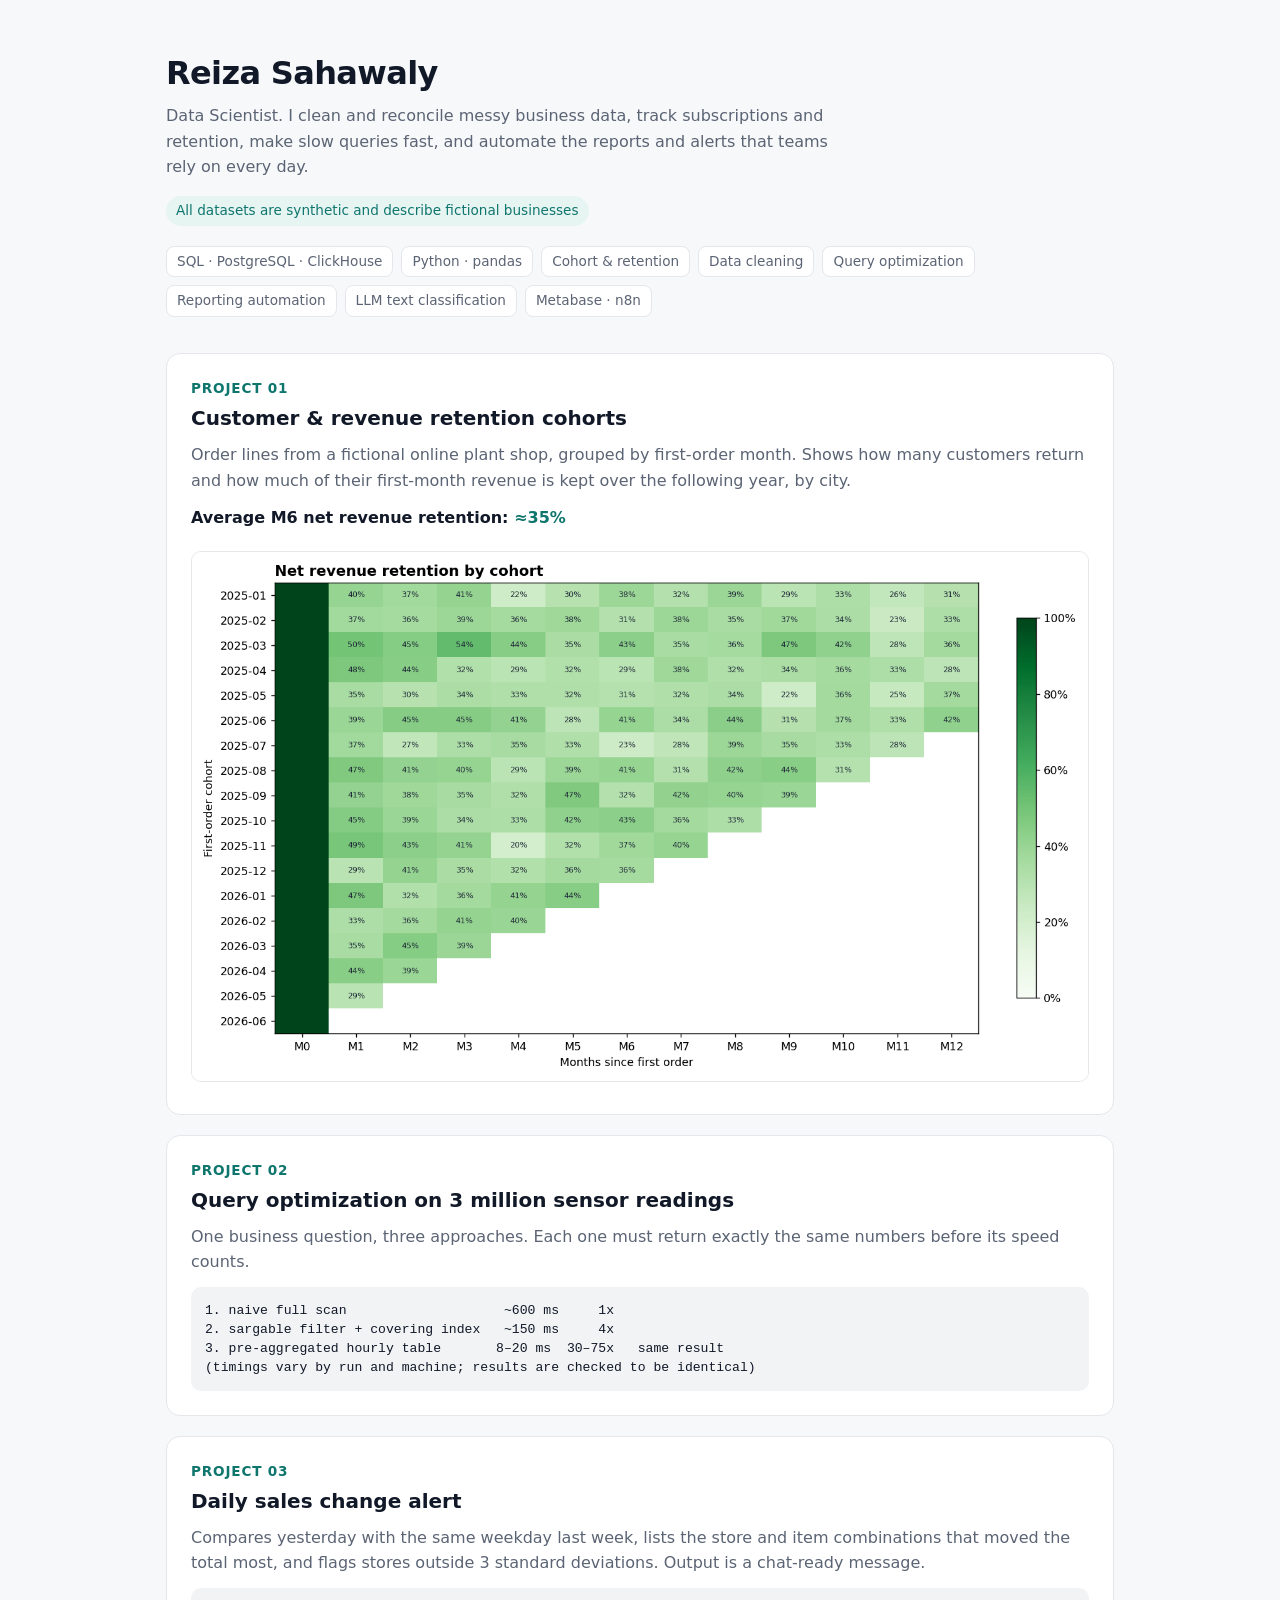
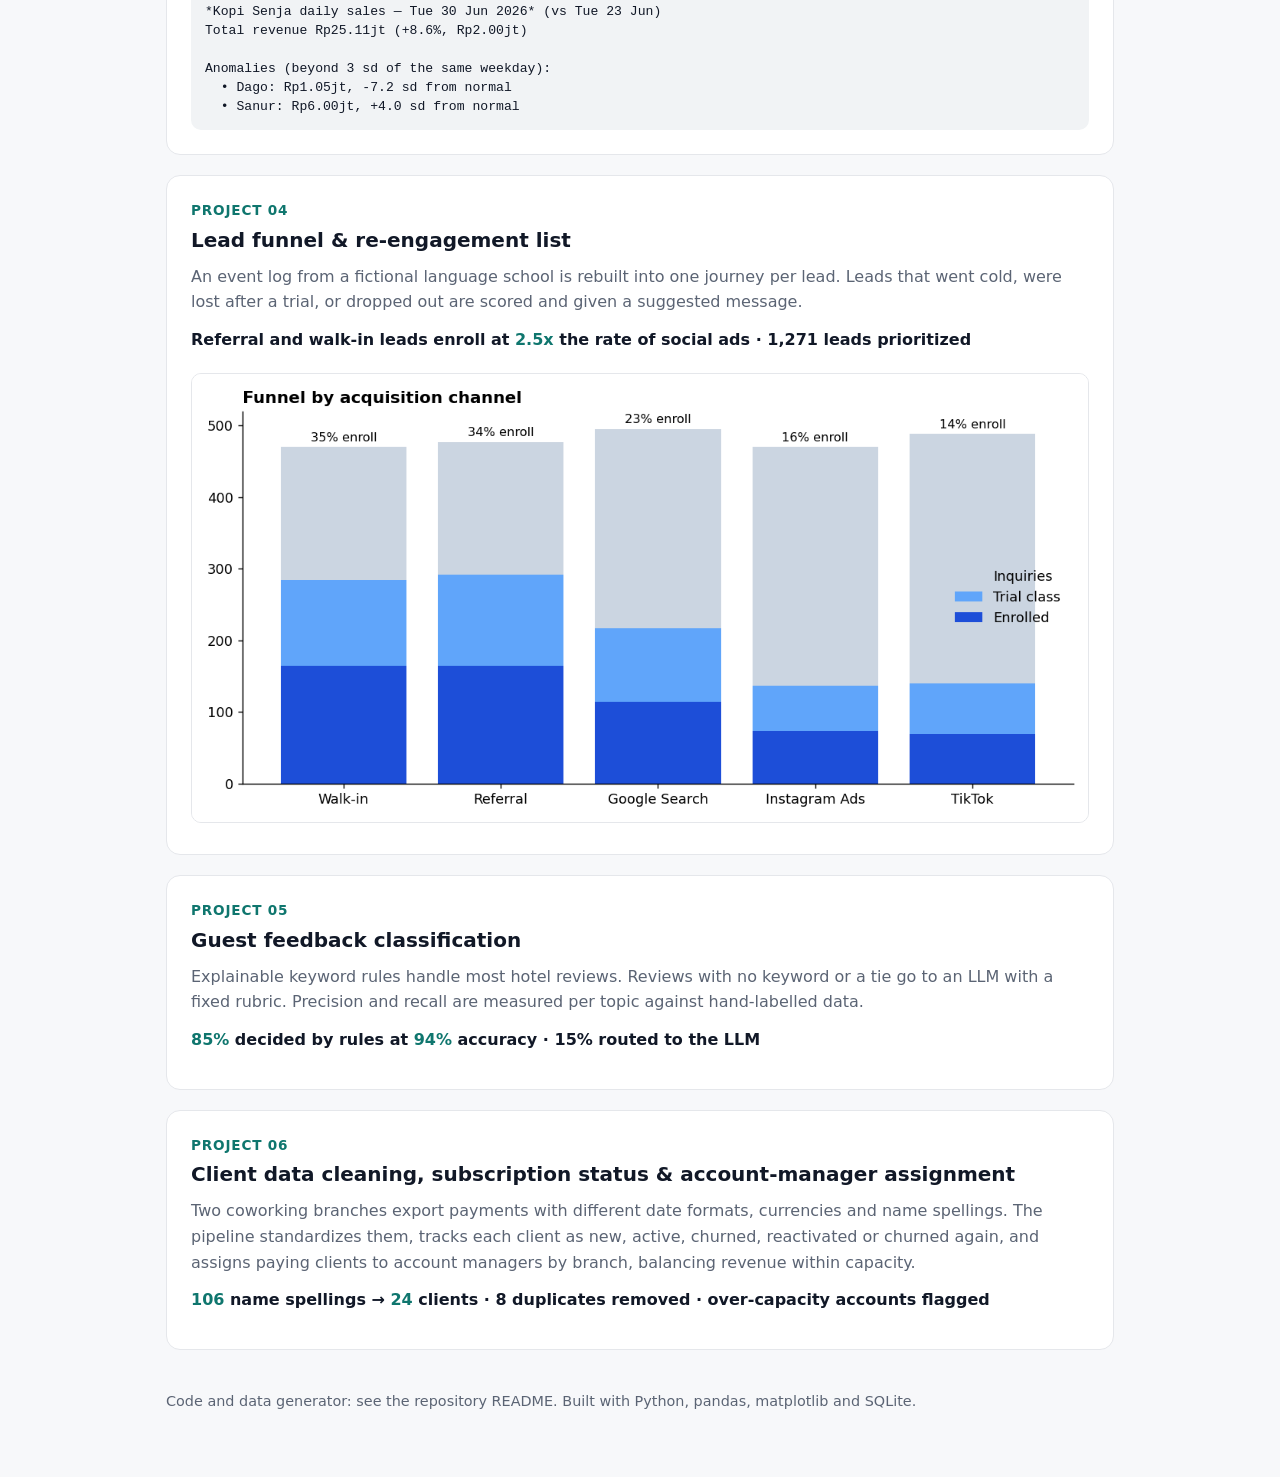
==== docs/index.html @ 997d9c92 "Add data portfolio: six projects on synthetic data Retention cohorts, query optimization, daily chan" ====
<!doctype html>
<html lang="en">
<head>
<meta charset="utf-8">
<meta name="viewport" content="width=device-width, initial-scale=1">
<title>Reiza Sahawaly — Data Portfolio</title>
<style>
  :root {
    --bg: #f7f8fa; --surface: #ffffff; --text: #111827; --muted: #5b6474;
    --border: #e5e7eb; --accent: #0f766e; --accent-soft: #e6f4f2; --code: #f1f3f5;
  }
  @media (prefers-color-scheme: dark) {
    :root { --bg: #0f1115; --surface: #171a21; --text: #e8eaee; --muted: #9aa3b2;
            --border: #262b35; --accent: #2dd4bf; --accent-soft: #11302d; --code: #1e222b; }
  }
  * { box-sizing: border-box; }
  body { margin: 0; background: var(--bg); color: var(--text);
         font: 16px/1.6 system-ui, -apple-system, "Segoe UI", Roboto, sans-serif; }
  main { max-width: 980px; margin: 0 auto; padding: 48px 16px 64px; }
  header h1 { font-size: 2rem; margin: 0 0 4px; letter-spacing: -0.02em; }
  header p { color: var(--muted); margin: 0 0 8px; max-width: 680px; }
  .note { display: inline-block; font-size: .85rem; background: var(--accent-soft); color: var(--accent);
          padding: 4px 10px; border-radius: 999px; margin-top: 8px; }
  .skills { display: flex; flex-wrap: wrap; gap: 8px; margin: 20px 0 36px; padding: 0; list-style: none; }
  .skills li { border: 1px solid var(--border); background: var(--surface); border-radius: 8px;
               padding: 4px 10px; font-size: .85rem; color: var(--muted); }
  .grid { display: grid; gap: 20px; }
  article { background: var(--surface); border: 1px solid var(--border); border-radius: 14px; padding: 24px; }
  article .num { color: var(--accent); font-weight: 700; font-size: .85rem; letter-spacing: .06em; }
  article h2 { margin: 2px 0 8px; font-size: 1.25rem; }
  article p { margin: 0 0 12px; color: var(--muted); }
  .result { font-weight: 600; color: var(--text); }
  .result b { color: var(--accent); }
  img { width: 100%; height: auto; border-radius: 10px; border: 1px solid var(--border); background: #fff; margin-top: 8px; }
  pre { background: var(--code); border-radius: 10px; padding: 14px; overflow-x: auto; font-size: .82rem; line-height: 1.45; margin: 8px 0 0; }
  a { color: var(--accent); }
  footer { margin-top: 40px; color: var(--muted); font-size: .9rem; }
</style>
</head>
<body>
<main>
  <header>
    <h1>Reiza Sahawaly</h1>
    <p>Data Scientist. I clean and reconcile messy business data, track subscriptions and retention,
       make slow queries fast, and automate the reports and alerts that teams rely on every day.</p>
    <span class="note">All datasets are synthetic and describe fictional businesses</span>
  </header>

  <ul class="skills">
    <li>SQL · PostgreSQL · ClickHouse</li><li>Python · pandas</li><li>Cohort &amp; retention</li>
    <li>Data cleaning</li><li>Query optimization</li><li>Reporting automation</li><li>LLM text classification</li><li>Metabase · n8n</li>
  </ul>

  <section class="grid">
    <article>
      <div class="num">PROJECT 01</div>
      <h2>Customer &amp; revenue retention cohorts</h2>
      <p>Order lines from a fictional online plant shop, grouped by first-order month. Shows how many customers
         return and how much of their first-month revenue is kept over the following year, by city.</p>
      <p class="result">Average M6 net revenue retention: <b>≈35%</b></p>
      <img src="img/revenue_retention.png" alt="Heatmap of net revenue retention by monthly cohort">
    </article>

    <article>
      <div class="num">PROJECT 02</div>
      <h2>Query optimization on 3 million sensor readings</h2>
      <p>One business question, three approaches. Each one must return exactly the same numbers before its speed counts.</p>
      <pre>1. naive full scan                    ~600 ms     1x
2. sargable filter + covering index   ~150 ms     4x
3. pre-aggregated hourly table       8–20 ms  30–75x   same result
(timings vary by run and machine; results are checked to be identical)</pre>
    </article>

    <article>
      <div class="num">PROJECT 03</div>
      <h2>Daily sales change alert</h2>
      <p>Compares yesterday with the same weekday last week, lists the store and item combinations that moved
         the total most, and flags stores outside 3 standard deviations. Output is a chat-ready message.</p>
      <pre>*Kopi Senja daily sales — Tue 30 Jun 2026* (vs Tue 23 Jun)
Total revenue Rp25.11jt (+8.6%, Rp2.00jt)

Anomalies (beyond 3 sd of the same weekday):
  • Dago: Rp1.05jt, -7.2 sd from normal
  • Sanur: Rp6.00jt, +4.0 sd from normal</pre>
    </article>

    <article>
      <div class="num">PROJECT 04</div>
      <h2>Lead funnel &amp; re-engagement list</h2>
      <p>An event log from a fictional language school is rebuilt into one journey per lead. Leads that went
         cold, were lost after a trial, or dropped out are scored and given a suggested message.</p>
      <p class="result">Referral and walk-in leads enroll at <b>2.5x</b> the rate of social ads · 1,271 leads prioritized</p>
      <img src="img/funnel_by_channel.png" alt="Bar chart of inquiries, trials and enrollments per channel">
    </article>

    <article>
      <div class="num">PROJECT 05</div>
      <h2>Guest feedback classification</h2>
      <p>Explainable keyword rules handle most hotel reviews. Reviews with no keyword or a tie go to an LLM with a
         fixed rubric. Precision and recall are measured per topic against hand-labelled data.</p>
      <p class="result"><b>85%</b> decided by rules at <b>94%</b> accuracy · 15% routed to the LLM</p>
    </article>

    <article>
      <div class="num">PROJECT 06</div>
      <h2>Client data cleaning, subscription status &amp; account-manager assignment</h2>
      <p>Two coworking branches export payments with different date formats, currencies and name spellings.
         The pipeline standardizes them, tracks each client as new, active, churned, reactivated or churned again,
         and assigns paying clients to account managers by branch, balancing revenue within capacity.</p>
      <p class="result"><b>106</b> name spellings → <b>24</b> clients · 8 duplicates removed · over-capacity accounts flagged</p>
    </article>
  </section>

  <footer>Code and data generator: see the repository README. Built with Python, pandas, matplotlib and SQLite.</footer>
</main>
</body>
</html>
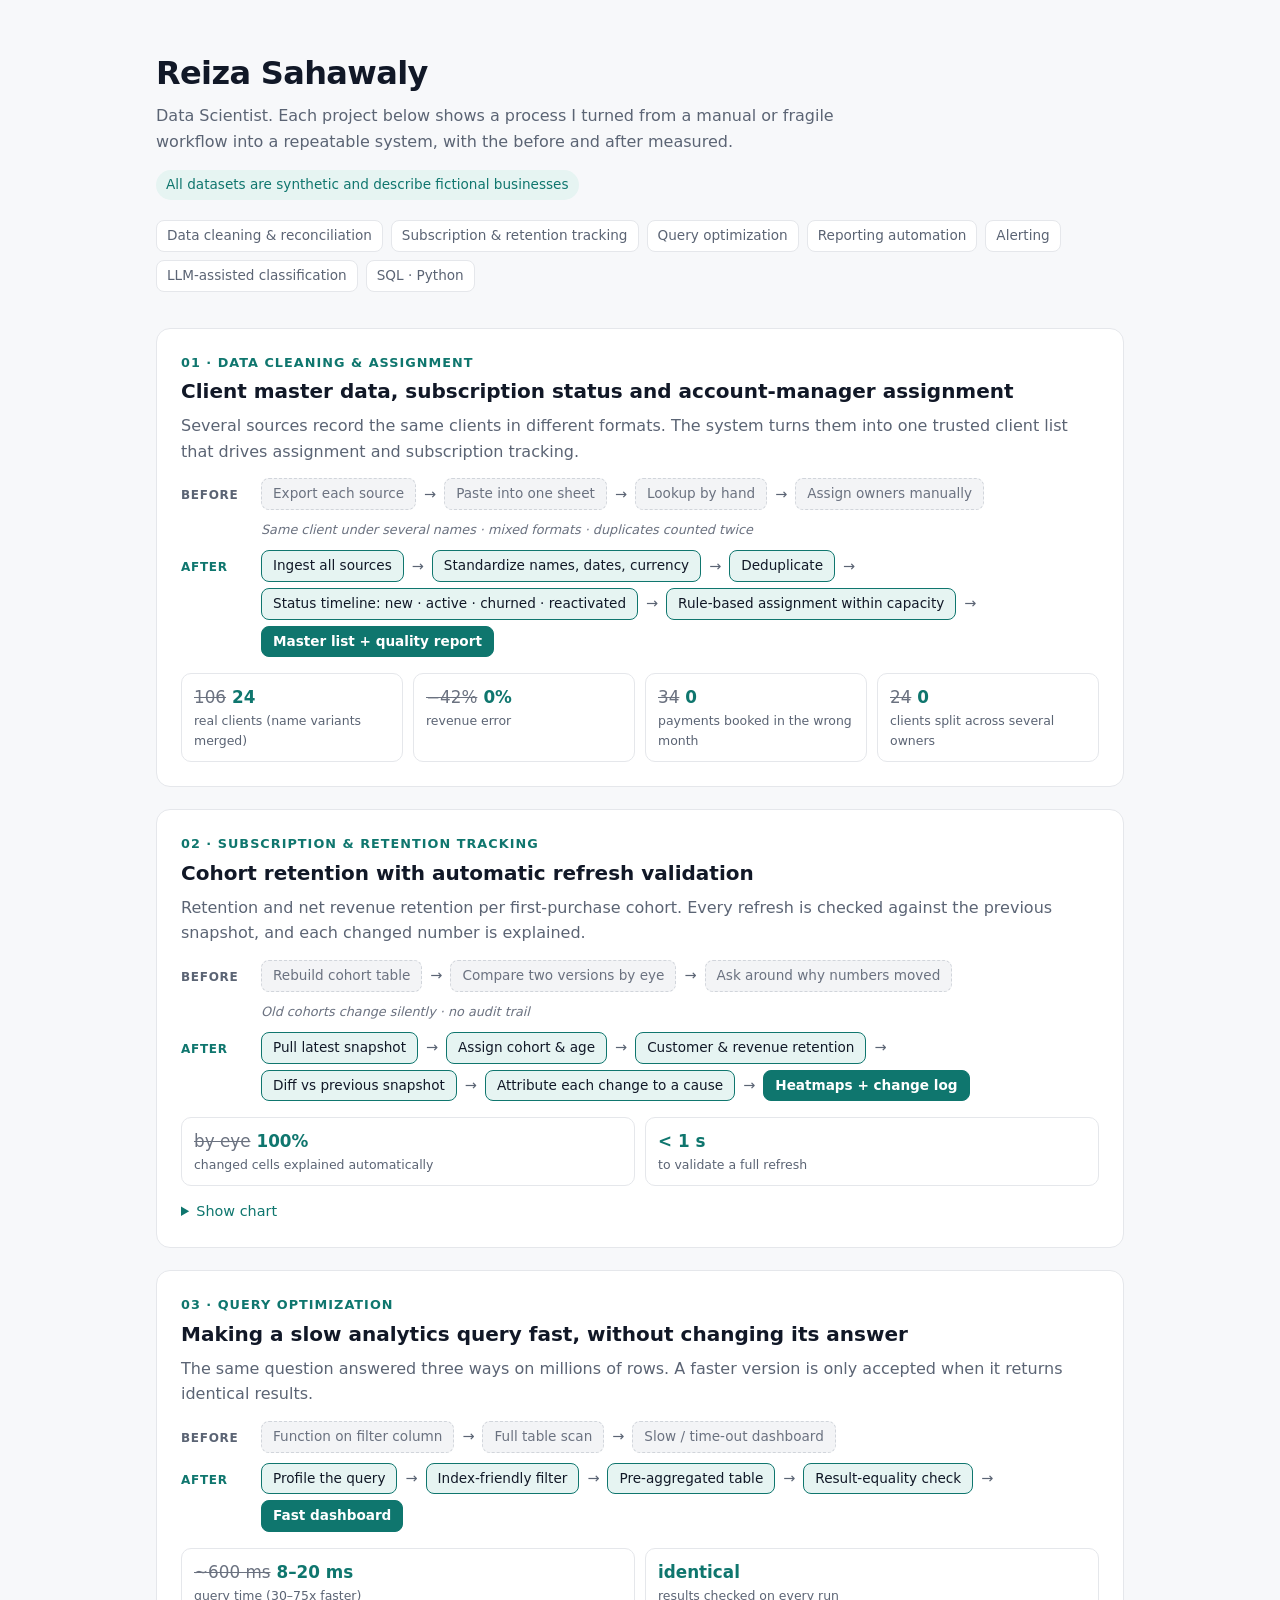
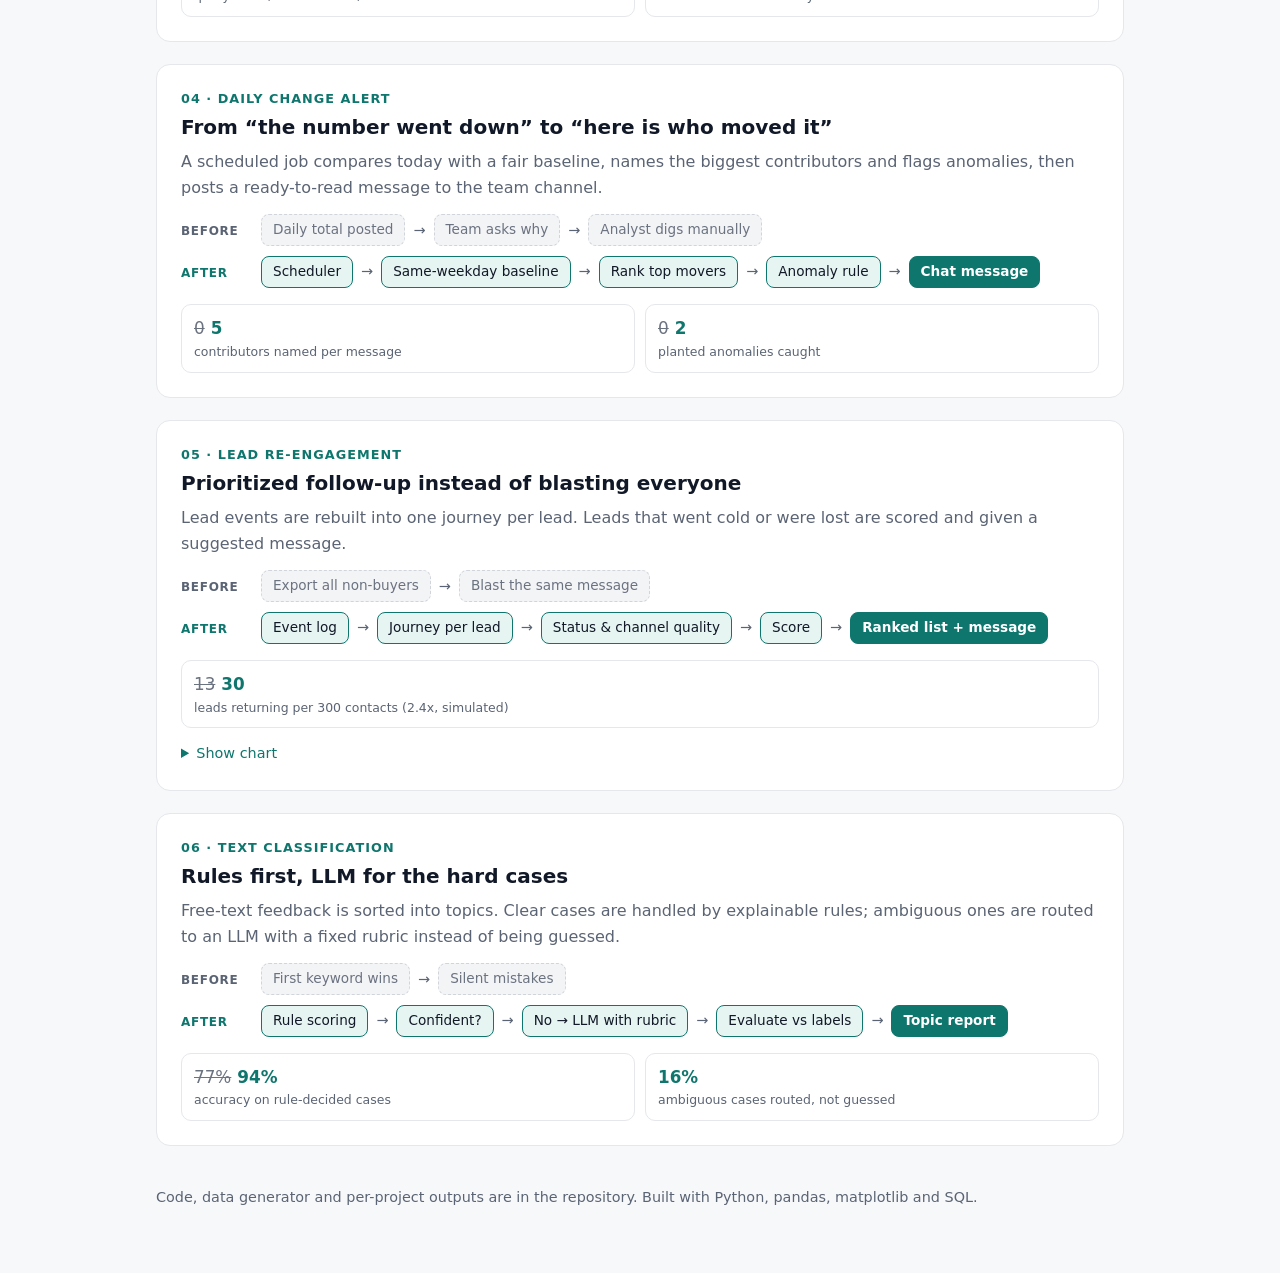
==== commit c748b890: "Show measured before/after and system flows for every project Each project now runs the old approach" ====
--- a/docs/index.html
+++ b/docs/index.html
@@ -8,110 +8,184 @@
   :root {
     --bg: #f7f8fa; --surface: #ffffff; --text: #111827; --muted: #5b6474;
     --border: #e5e7eb; --accent: #0f766e; --accent-soft: #e6f4f2; --code: #f1f3f5;
+    --old: #f3f4f6; --old-text: #6b7280; --old-border: #d1d5db;
   }
   @media (prefers-color-scheme: dark) {
     :root { --bg: #0f1115; --surface: #171a21; --text: #e8eaee; --muted: #9aa3b2;
-            --border: #262b35; --accent: #2dd4bf; --accent-soft: #11302d; --code: #1e222b; }
+            --border: #262b35; --accent: #2dd4bf; --accent-soft: #11302d; --code: #1e222b;
+            --old: #1e222b; --old-text: #8b93a1; --old-border: #323846; }
   }
   * { box-sizing: border-box; }
   body { margin: 0; background: var(--bg); color: var(--text);
          font: 16px/1.6 system-ui, -apple-system, "Segoe UI", Roboto, sans-serif; }
-  main { max-width: 980px; margin: 0 auto; padding: 48px 16px 64px; }
+  main { max-width: 1000px; margin: 0 auto; padding: 48px 16px 64px; }
   header h1 { font-size: 2rem; margin: 0 0 4px; letter-spacing: -0.02em; }
-  header p { color: var(--muted); margin: 0 0 8px; max-width: 680px; }
+  header p { color: var(--muted); margin: 0 0 8px; max-width: 700px; }
   .note { display: inline-block; font-size: .85rem; background: var(--accent-soft); color: var(--accent);
           padding: 4px 10px; border-radius: 999px; margin-top: 8px; }
   .skills { display: flex; flex-wrap: wrap; gap: 8px; margin: 20px 0 36px; padding: 0; list-style: none; }
   .skills li { border: 1px solid var(--border); background: var(--surface); border-radius: 8px;
                padding: 4px 10px; font-size: .85rem; color: var(--muted); }
-  .grid { display: grid; gap: 20px; }
+  .grid { display: grid; gap: 22px; }
   article { background: var(--surface); border: 1px solid var(--border); border-radius: 14px; padding: 24px; }
-  article .num { color: var(--accent); font-weight: 700; font-size: .85rem; letter-spacing: .06em; }
-  article h2 { margin: 2px 0 8px; font-size: 1.25rem; }
-  article p { margin: 0 0 12px; color: var(--muted); }
-  .result { font-weight: 600; color: var(--text); }
-  .result b { color: var(--accent); }
-  img { width: 100%; height: auto; border-radius: 10px; border: 1px solid var(--border); background: #fff; margin-top: 8px; }
-  pre { background: var(--code); border-radius: 10px; padding: 14px; overflow-x: auto; font-size: .82rem; line-height: 1.45; margin: 8px 0 0; }
-  a { color: var(--accent); }
+  article .num { color: var(--accent); font-weight: 700; font-size: .8rem; letter-spacing: .08em; }
+  article h2 { margin: 2px 0 6px; font-size: 1.25rem; }
+  article > p { margin: 0 0 14px; color: var(--muted); }
+
+  /* before / after flow */
+  .flow-row { display: grid; grid-template-columns: 70px 1fr; gap: 10px; align-items: start; margin: 10px 0; }
+  .flow-label { font-size: .75rem; font-weight: 700; letter-spacing: .06em; padding-top: 8px; color: var(--muted); }
+  .flow-label.new { color: var(--accent); }
+  .flow { display: flex; flex-wrap: wrap; gap: 6px 0; align-items: center; margin: 0; padding: 0; list-style: none; }
+  .flow li { display: flex; align-items: center; }
+  .flow li:not(:last-child)::after { content: "→"; margin: 0 8px; color: var(--muted); font-size: .9rem; }
+  .box { padding: 6px 11px; border-radius: 8px; font-size: .85rem; line-height: 1.3; }
+  .old .box { background: var(--old); color: var(--old-text); border: 1px dashed var(--old-border); }
+  .new .box { background: var(--accent-soft); color: var(--text); border: 1px solid var(--accent); }
+  .new .box.out { background: var(--accent); color: var(--surface); font-weight: 600; }
+  .pain { font-size: .8rem; color: var(--old-text); margin: 2px 0 0 80px; font-style: italic; }
+
+  /* impact numbers */
+  .impact { display: grid; grid-template-columns: repeat(auto-fit, minmax(180px, 1fr)); gap: 10px; margin-top: 16px; }
+  .metric { border: 1px solid var(--border); border-radius: 10px; padding: 10px 12px; }
+  .metric .v { font-size: 1.05rem; font-weight: 700; }
+  .metric .v s { color: var(--old-text); font-weight: 400; margin-right: 6px; }
+  .metric .v b { color: var(--accent); }
+  .metric .k { font-size: .78rem; color: var(--muted); }
+  details { margin-top: 14px; }
+  summary { cursor: pointer; color: var(--accent); font-size: .9rem; }
+  img { width: 100%; height: auto; border-radius: 10px; border: 1px solid var(--border); background: #fff; margin-top: 10px; }
   footer { margin-top: 40px; color: var(--muted); font-size: .9rem; }
+  @media (max-width: 560px) {
+    .flow-row { grid-template-columns: 1fr; gap: 4px; }
+    .flow-label { padding-top: 0; }
+    .pain { margin-left: 0; }
+  }
 </style>
 </head>
 <body>
 <main>
   <header>
     <h1>Reiza Sahawaly</h1>
-    <p>Data Scientist. I clean and reconcile messy business data, track subscriptions and retention,
-       make slow queries fast, and automate the reports and alerts that teams rely on every day.</p>
+    <p>Data Scientist. Each project below shows a process I turned from a manual or fragile workflow into a
+       repeatable system, with the before and after measured.</p>
     <span class="note">All datasets are synthetic and describe fictional businesses</span>
   </header>
 
   <ul class="skills">
-    <li>SQL · PostgreSQL · ClickHouse</li><li>Python · pandas</li><li>Cohort &amp; retention</li>
-    <li>Data cleaning</li><li>Query optimization</li><li>Reporting automation</li><li>LLM text classification</li><li>Metabase · n8n</li>
+    <li>Data cleaning &amp; reconciliation</li><li>Subscription &amp; retention tracking</li><li>Query optimization</li>
+    <li>Reporting automation</li><li>Alerting</li><li>LLM-assisted classification</li><li>SQL · Python</li>
   </ul>
 
   <section class="grid">
+
     <article>
-      <div class="num">PROJECT 01</div>
-      <h2>Customer &amp; revenue retention cohorts</h2>
-      <p>Order lines from a fictional online plant shop, grouped by first-order month. Shows how many customers
-         return and how much of their first-month revenue is kept over the following year, by city.</p>
-      <p class="result">Average M6 net revenue retention: <b>≈35%</b></p>
-      <img src="img/revenue_retention.png" alt="Heatmap of net revenue retention by monthly cohort">
+      <div class="num">01 · DATA CLEANING &amp; ASSIGNMENT</div>
+      <h2>Client master data, subscription status and account-manager assignment</h2>
+      <p>Several sources record the same clients in different formats. The system turns them into one trusted
+         client list that drives assignment and subscription tracking.</p>
+      <div class="flow-row"><div class="flow-label">BEFORE</div>
+        <ul class="flow old"><li><span class="box">Export each source</span></li><li><span class="box">Paste into one sheet</span></li>
+          <li><span class="box">Lookup by hand</span></li><li><span class="box">Assign owners manually</span></li></ul></div>
+      <p class="pain">Same client under several names · mixed formats · duplicates counted twice</p>
+      <div class="flow-row"><div class="flow-label new">AFTER</div>
+        <ul class="flow new"><li><span class="box">Ingest all sources</span></li><li><span class="box">Standardize names, dates, currency</span></li>
+          <li><span class="box">Deduplicate</span></li><li><span class="box">Status timeline: new · active · churned · reactivated</span></li>
+          <li><span class="box">Rule-based assignment within capacity</span></li><li><span class="box out">Master list + quality report</span></li></ul></div>
+      <div class="impact">
+        <div class="metric"><div class="v"><s>106</s><b>24</b></div><div class="k">real clients (name variants merged)</div></div>
+        <div class="metric"><div class="v"><s>−42%</s><b>0%</b></div><div class="k">revenue error</div></div>
+        <div class="metric"><div class="v"><s>34</s><b>0</b></div><div class="k">payments booked in the wrong month</div></div>
+        <div class="metric"><div class="v"><s>24</s><b>0</b></div><div class="k">clients split across several owners</div></div>
+      </div>
     </article>
 
     <article>
-      <div class="num">PROJECT 02</div>
-      <h2>Query optimization on 3 million sensor readings</h2>
-      <p>One business question, three approaches. Each one must return exactly the same numbers before its speed counts.</p>
-      <pre>1. naive full scan                    ~600 ms     1x
-2. sargable filter + covering index   ~150 ms     4x
-3. pre-aggregated hourly table       8–20 ms  30–75x   same result
-(timings vary by run and machine; results are checked to be identical)</pre>
+      <div class="num">02 · SUBSCRIPTION &amp; RETENTION TRACKING</div>
+      <h2>Cohort retention with automatic refresh validation</h2>
+      <p>Retention and net revenue retention per first-purchase cohort. Every refresh is checked against the previous
+         snapshot, and each changed number is explained.</p>
+      <div class="flow-row"><div class="flow-label">BEFORE</div>
+        <ul class="flow old"><li><span class="box">Rebuild cohort table</span></li><li><span class="box">Compare two versions by eye</span></li>
+          <li><span class="box">Ask around why numbers moved</span></li></ul></div>
+      <p class="pain">Old cohorts change silently · no audit trail</p>
+      <div class="flow-row"><div class="flow-label new">AFTER</div>
+        <ul class="flow new"><li><span class="box">Pull latest snapshot</span></li><li><span class="box">Assign cohort &amp; age</span></li>
+          <li><span class="box">Customer &amp; revenue retention</span></li><li><span class="box">Diff vs previous snapshot</span></li>
+          <li><span class="box">Attribute each change to a cause</span></li><li><span class="box out">Heatmaps + change log</span></li></ul></div>
+      <div class="impact">
+        <div class="metric"><div class="v"><s>by eye</s><b>100%</b></div><div class="k">changed cells explained automatically</div></div>
+        <div class="metric"><div class="v"><b>&lt; 1 s</b></div><div class="k">to validate a full refresh</div></div>
+      </div>
+      <details><summary>Show chart</summary><img src="img/revenue_retention.png" alt="Net revenue retention heatmap by monthly cohort"></details>
     </article>
 
     <article>
-      <div class="num">PROJECT 03</div>
-      <h2>Daily sales change alert</h2>
-      <p>Compares yesterday with the same weekday last week, lists the store and item combinations that moved
-         the total most, and flags stores outside 3 standard deviations. Output is a chat-ready message.</p>
-      <pre>*Kopi Senja daily sales — Tue 30 Jun 2026* (vs Tue 23 Jun)
-Total revenue Rp25.11jt (+8.6%, Rp2.00jt)
-
-Anomalies (beyond 3 sd of the same weekday):
-  • Dago: Rp1.05jt, -7.2 sd from normal
-  • Sanur: Rp6.00jt, +4.0 sd from normal</pre>
+      <div class="num">03 · QUERY OPTIMIZATION</div>
+      <h2>Making a slow analytics query fast, without changing its answer</h2>
+      <p>The same question answered three ways on millions of rows. A faster version is only accepted when it returns identical results.</p>
+      <div class="flow-row"><div class="flow-label">BEFORE</div>
+        <ul class="flow old"><li><span class="box">Function on filter column</span></li><li><span class="box">Full table scan</span></li>
+          <li><span class="box">Slow / time-out dashboard</span></li></ul></div>
+      <div class="flow-row"><div class="flow-label new">AFTER</div>
+        <ul class="flow new"><li><span class="box">Profile the query</span></li><li><span class="box">Index-friendly filter</span></li>
+          <li><span class="box">Pre-aggregated table</span></li><li><span class="box">Result-equality check</span></li><li><span class="box out">Fast dashboard</span></li></ul></div>
+      <div class="impact">
+        <div class="metric"><div class="v"><s>~600 ms</s><b>8–20 ms</b></div><div class="k">query time (30–75x faster)</div></div>
+        <div class="metric"><div class="v"><b>identical</b></div><div class="k">results checked on every run</div></div>
+      </div>
     </article>
 
     <article>
-      <div class="num">PROJECT 04</div>
-      <h2>Lead funnel &amp; re-engagement list</h2>
-      <p>An event log from a fictional language school is rebuilt into one journey per lead. Leads that went
-         cold, were lost after a trial, or dropped out are scored and given a suggested message.</p>
-      <p class="result">Referral and walk-in leads enroll at <b>2.5x</b> the rate of social ads · 1,271 leads prioritized</p>
-      <img src="img/funnel_by_channel.png" alt="Bar chart of inquiries, trials and enrollments per channel">
+      <div class="num">04 · DAILY CHANGE ALERT</div>
+      <h2>From “the number went down” to “here is who moved it”</h2>
+      <p>A scheduled job compares today with a fair baseline, names the biggest contributors and flags anomalies,
+         then posts a ready-to-read message to the team channel.</p>
+      <div class="flow-row"><div class="flow-label">BEFORE</div>
+        <ul class="flow old"><li><span class="box">Daily total posted</span></li><li><span class="box">Team asks why</span></li>
+          <li><span class="box">Analyst digs manually</span></li></ul></div>
+      <div class="flow-row"><div class="flow-label new">AFTER</div>
+        <ul class="flow new"><li><span class="box">Scheduler</span></li><li><span class="box">Same-weekday baseline</span></li>
+          <li><span class="box">Rank top movers</span></li><li><span class="box">Anomaly rule</span></li><li><span class="box out">Chat message</span></li></ul></div>
+      <div class="impact">
+        <div class="metric"><div class="v"><s>0</s><b>5</b></div><div class="k">contributors named per message</div></div>
+        <div class="metric"><div class="v"><s>0</s><b>2</b></div><div class="k">planted anomalies caught</div></div>
+      </div>
     </article>
 
     <article>
-      <div class="num">PROJECT 05</div>
-      <h2>Guest feedback classification</h2>
-      <p>Explainable keyword rules handle most hotel reviews. Reviews with no keyword or a tie go to an LLM with a
-         fixed rubric. Precision and recall are measured per topic against hand-labelled data.</p>
-      <p class="result"><b>85%</b> decided by rules at <b>94%</b> accuracy · 15% routed to the LLM</p>
+      <div class="num">05 · LEAD RE-ENGAGEMENT</div>
+      <h2>Prioritized follow-up instead of blasting everyone</h2>
+      <p>Lead events are rebuilt into one journey per lead. Leads that went cold or were lost are scored and given a suggested message.</p>
+      <div class="flow-row"><div class="flow-label">BEFORE</div>
+        <ul class="flow old"><li><span class="box">Export all non-buyers</span></li><li><span class="box">Blast the same message</span></li></ul></div>
+      <div class="flow-row"><div class="flow-label new">AFTER</div>
+        <ul class="flow new"><li><span class="box">Event log</span></li><li><span class="box">Journey per lead</span></li>
+          <li><span class="box">Status &amp; channel quality</span></li><li><span class="box">Score</span></li><li><span class="box out">Ranked list + message</span></li></ul></div>
+      <div class="impact">
+        <div class="metric"><div class="v"><s>13</s><b>30</b></div><div class="k">leads returning per 300 contacts (2.4x, simulated)</div></div>
+      </div>
+      <details><summary>Show chart</summary><img src="img/funnel_by_channel.png" alt="Funnel by acquisition channel"></details>
     </article>
 
     <article>
-      <div class="num">PROJECT 06</div>
-      <h2>Client data cleaning, subscription status &amp; account-manager assignment</h2>
-      <p>Two coworking branches export payments with different date formats, currencies and name spellings.
-         The pipeline standardizes them, tracks each client as new, active, churned, reactivated or churned again,
-         and assigns paying clients to account managers by branch, balancing revenue within capacity.</p>
-      <p class="result"><b>106</b> name spellings → <b>24</b> clients · 8 duplicates removed · over-capacity accounts flagged</p>
+      <div class="num">06 · TEXT CLASSIFICATION</div>
+      <h2>Rules first, LLM for the hard cases</h2>
+      <p>Free-text feedback is sorted into topics. Clear cases are handled by explainable rules; ambiguous ones are
+         routed to an LLM with a fixed rubric instead of being guessed.</p>
+      <div class="flow-row"><div class="flow-label">BEFORE</div>
+        <ul class="flow old"><li><span class="box">First keyword wins</span></li><li><span class="box">Silent mistakes</span></li></ul></div>
+      <div class="flow-row"><div class="flow-label new">AFTER</div>
+        <ul class="flow new"><li><span class="box">Rule scoring</span></li><li><span class="box">Confident?</span></li>
+          <li><span class="box">No → LLM with rubric</span></li><li><span class="box">Evaluate vs labels</span></li><li><span class="box out">Topic report</span></li></ul></div>
+      <div class="impact">
+        <div class="metric"><div class="v"><s>77%</s><b>94%</b></div><div class="k">accuracy on rule-decided cases</div></div>
+        <div class="metric"><div class="v"><b>16%</b></div><div class="k">ambiguous cases routed, not guessed</div></div>
+      </div>
     </article>
   </section>
 
-  <footer>Code and data generator: see the repository README. Built with Python, pandas, matplotlib and SQLite.</footer>
+  <footer>Code, data generator and per-project outputs are in the repository. Built with Python, pandas, matplotlib and SQL.</footer>
 </main>
 </body>
 </html>
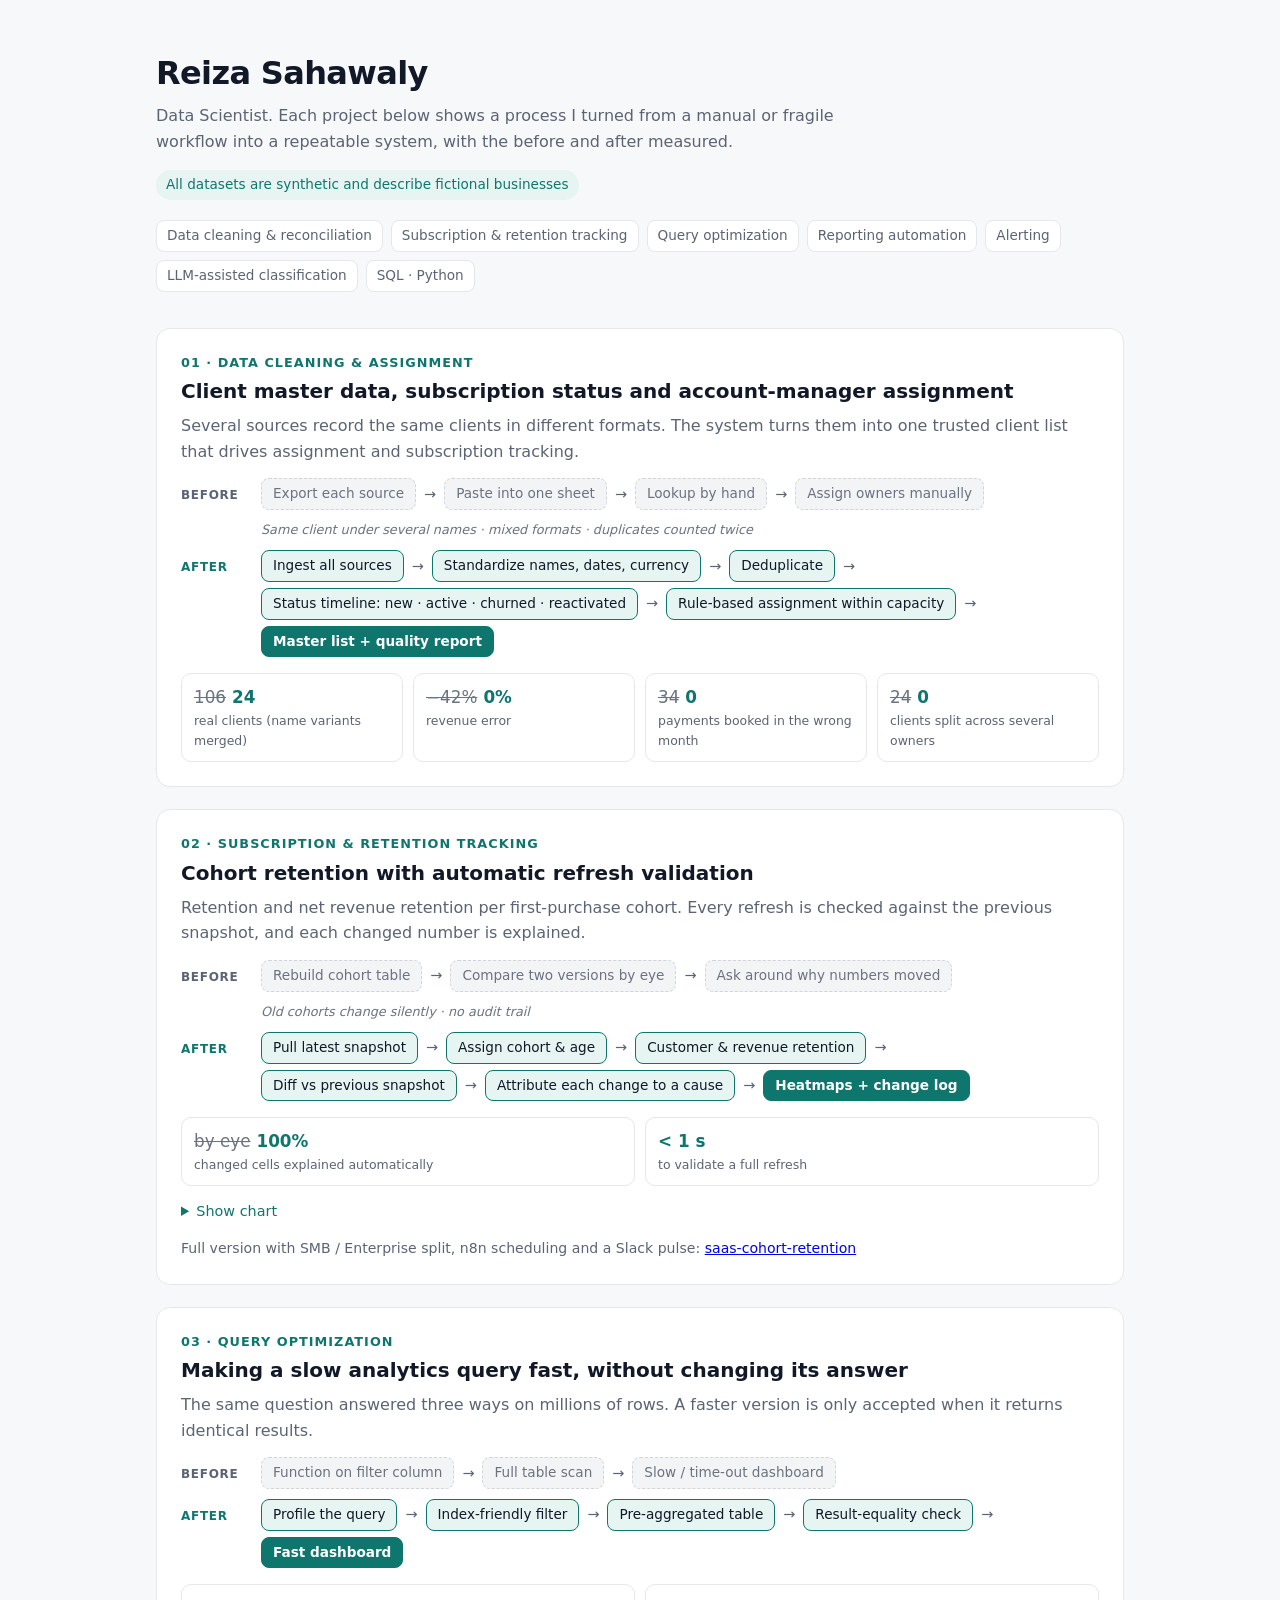
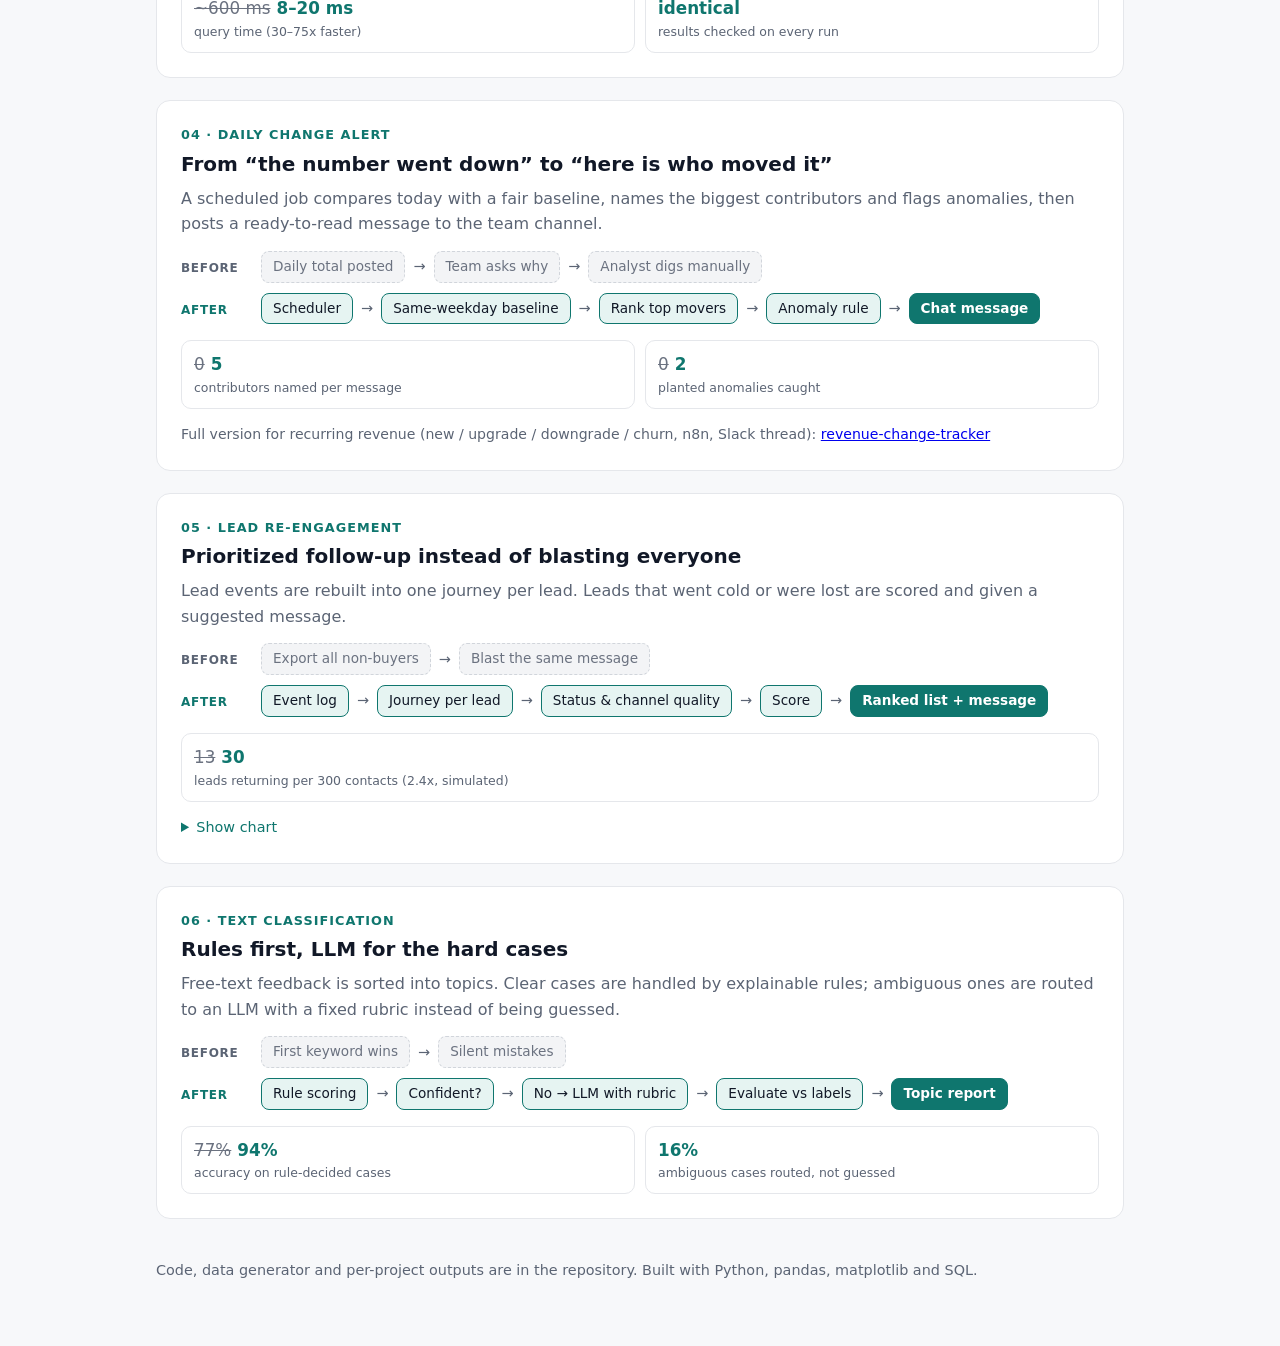
==== commit 4a78d871: "Link the full-size cohort and revenue-change repositories Co-Authored-By: Claude Opus 5.5 <noreply@a" ====
--- a/docs/index.html
+++ b/docs/index.html
@@ -52,6 +52,7 @@
   .metric .v s { color: var(--old-text); font-weight: 400; margin-right: 6px; }
   .metric .v b { color: var(--accent); }
   .metric .k { font-size: .78rem; color: var(--muted); }
+  .more { font-size: .88rem; color: var(--muted); margin: 14px 0 0; }
   details { margin-top: 14px; }
   summary { cursor: pointer; color: var(--accent); font-size: .9rem; }
   img { width: 100%; height: auto; border-radius: 10px; border: 1px solid var(--border); background: #fff; margin-top: 10px; }
@@ -118,6 +119,8 @@
         <div class="metric"><div class="v"><b>&lt; 1 s</b></div><div class="k">to validate a full refresh</div></div>
       </div>
       <details><summary>Show chart</summary><img src="img/revenue_retention.png" alt="Net revenue retention heatmap by monthly cohort"></details>
+      <p class="more">Full version with SMB / Enterprise split, n8n scheduling and a Slack pulse:
+        <a href="https://github.com/reizaa/saas-cohort-retention">saas-cohort-retention</a></p>
     </article>
 
     <article>
@@ -151,6 +154,8 @@
         <div class="metric"><div class="v"><s>0</s><b>5</b></div><div class="k">contributors named per message</div></div>
         <div class="metric"><div class="v"><s>0</s><b>2</b></div><div class="k">planted anomalies caught</div></div>
       </div>
+      <p class="more">Full version for recurring revenue (new / upgrade / downgrade / churn, n8n, Slack thread):
+        <a href="https://github.com/reizaa/revenue-change-tracker">revenue-change-tracker</a></p>
     </article>
 
     <article>
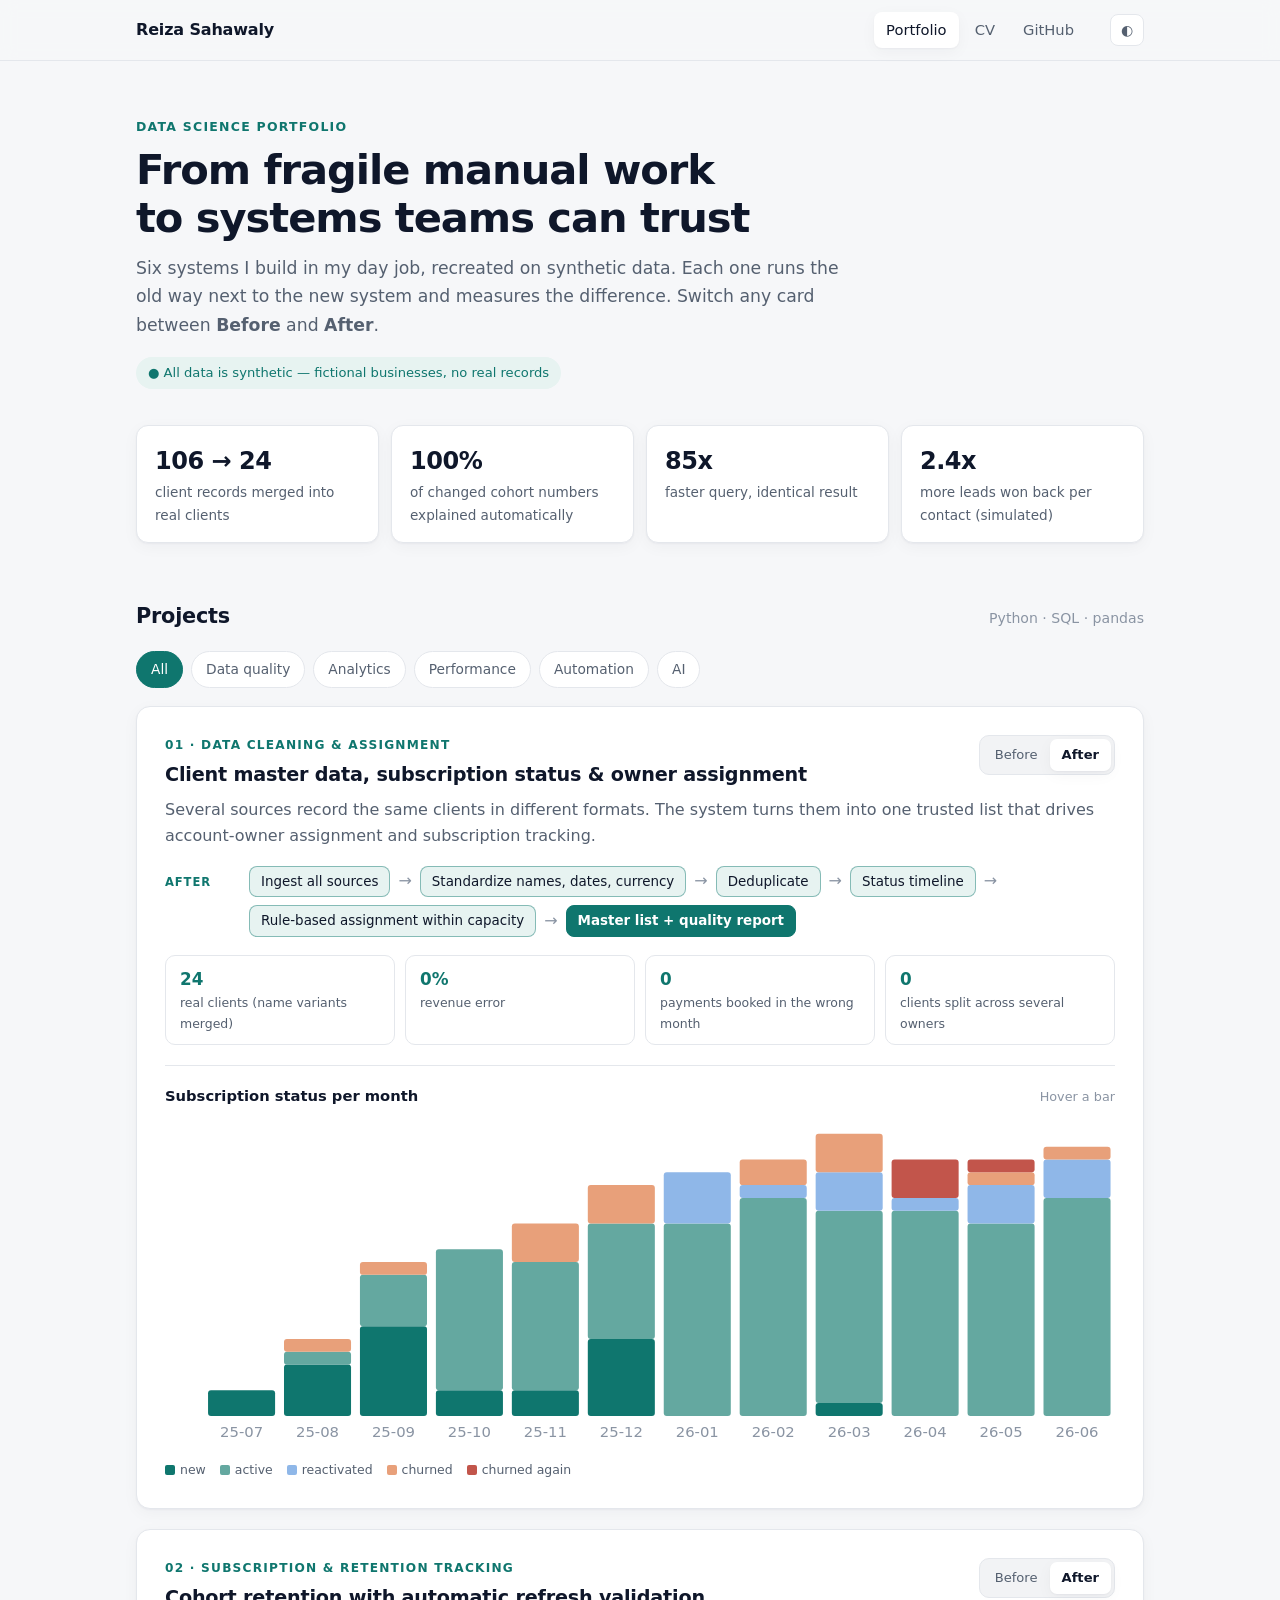
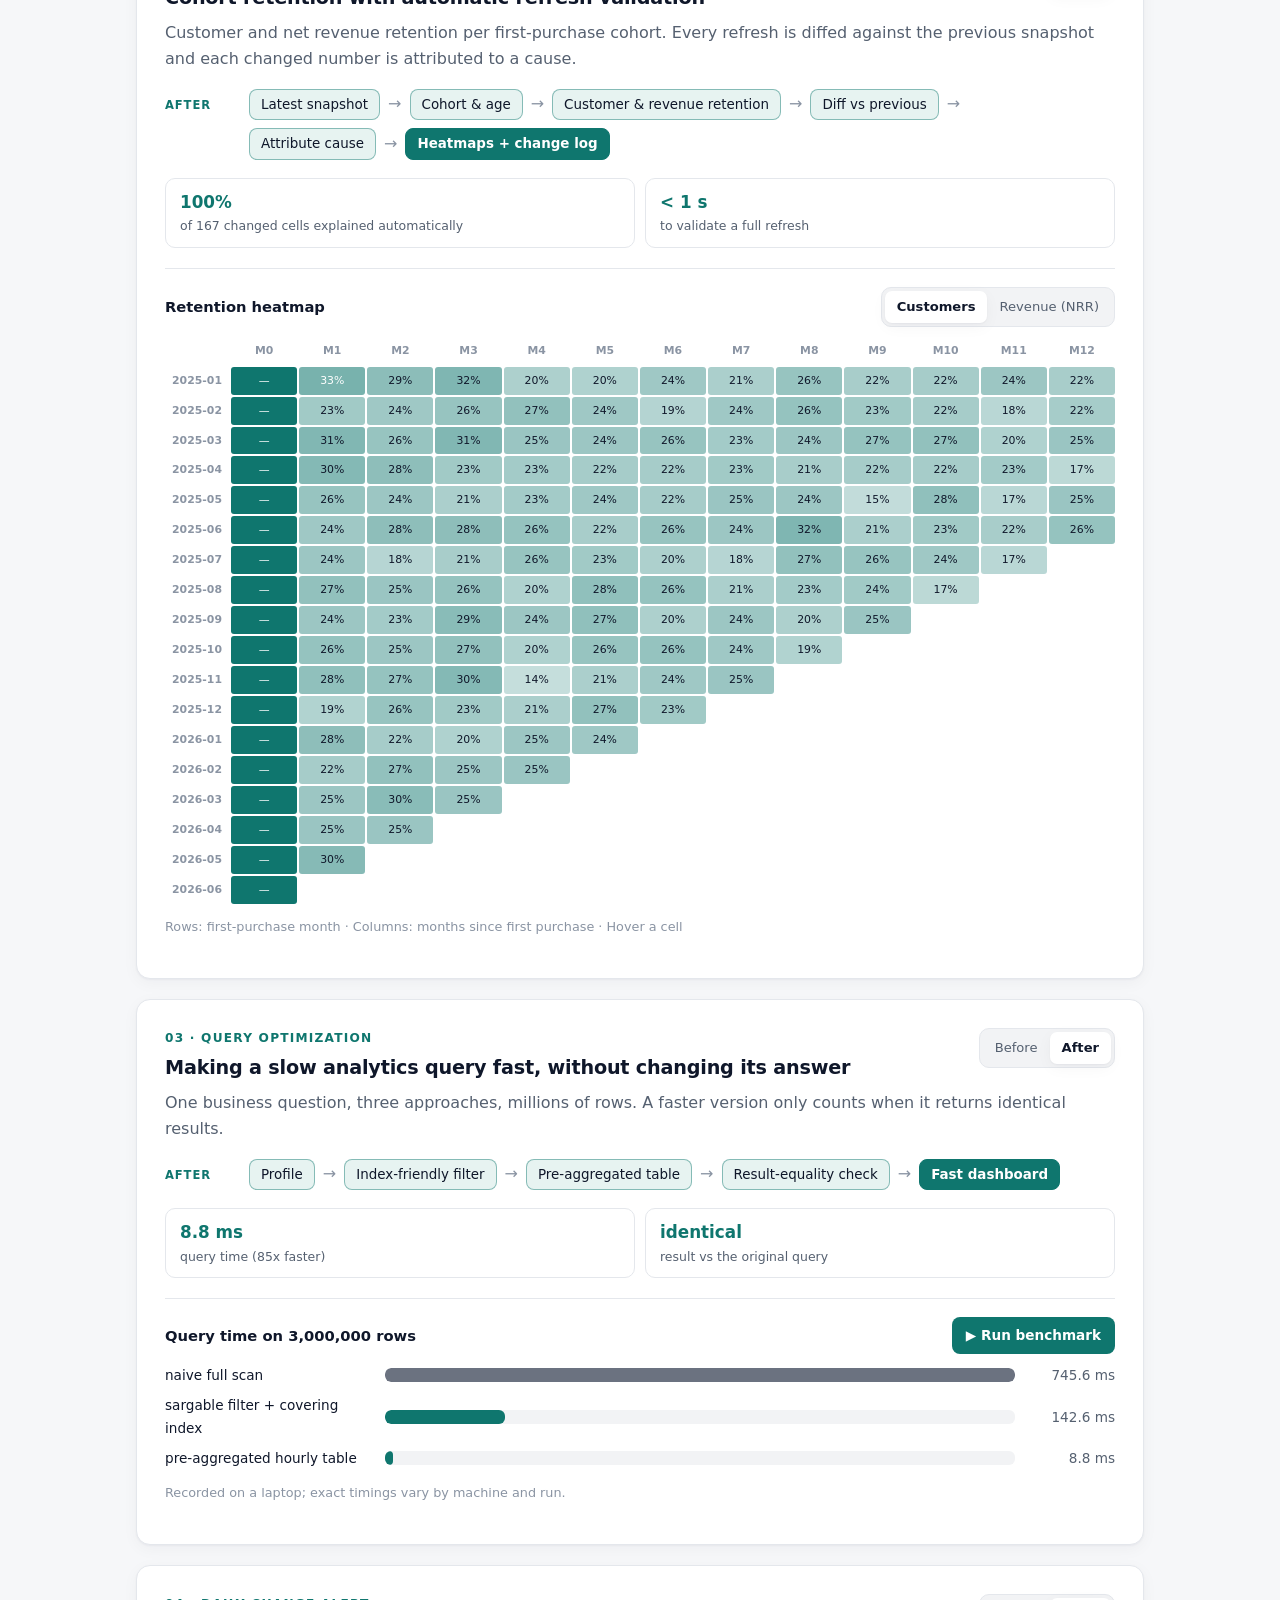
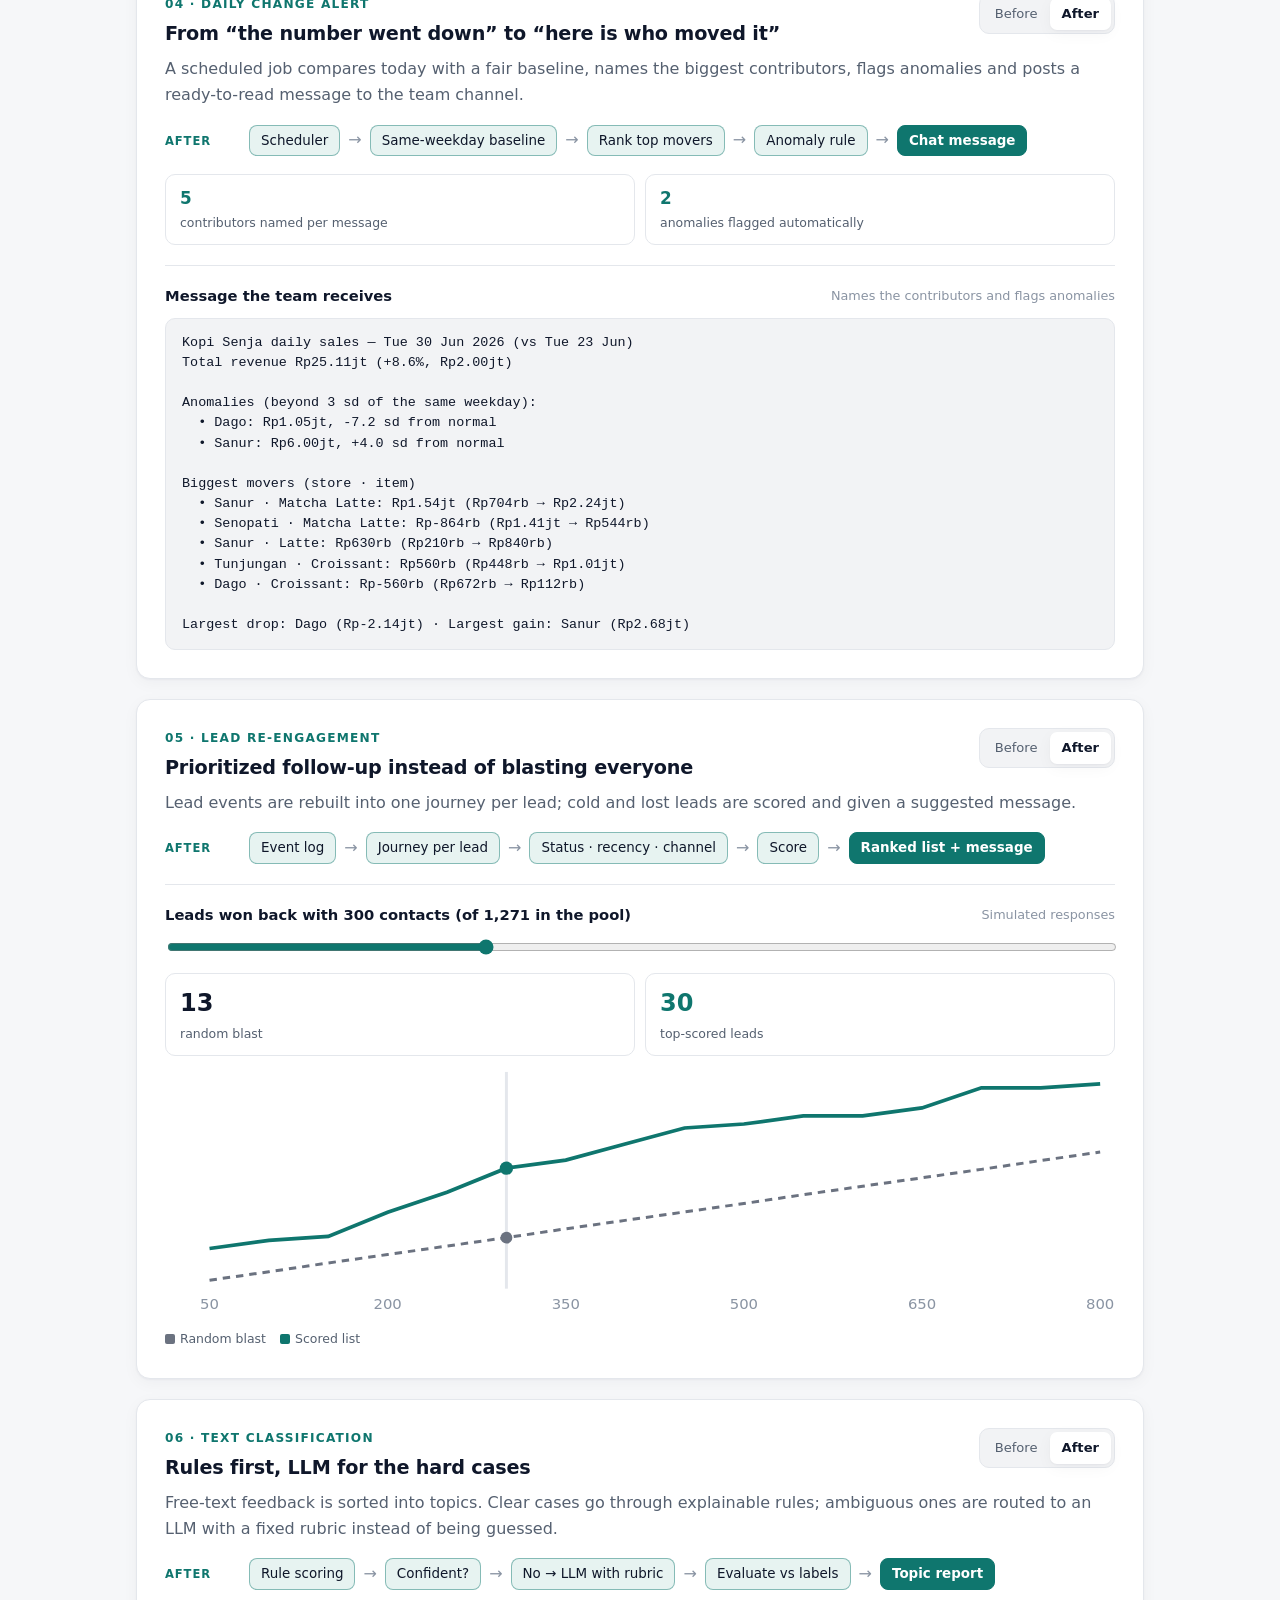
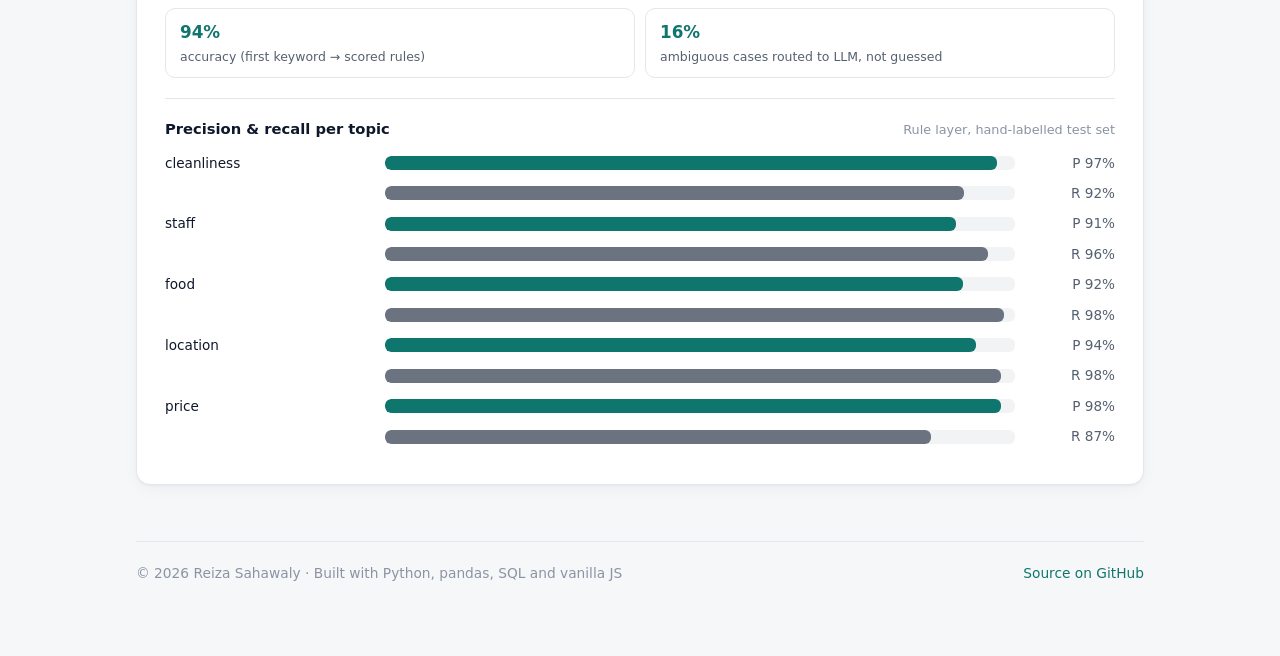
==== commit 0bd0d066: "Interactive portfolio site and web CV Before/After toggles, project filters, hoverable cohort heatma" ====
--- a/docs/index.html
+++ b/docs/index.html
@@ -4,193 +4,154 @@
 <meta charset="utf-8">
 <meta name="viewport" content="width=device-width, initial-scale=1">
 <title>Reiza Sahawaly — Data Portfolio</title>
-<style>
-  :root {
-    --bg: #f7f8fa; --surface: #ffffff; --text: #111827; --muted: #5b6474;
-    --border: #e5e7eb; --accent: #0f766e; --accent-soft: #e6f4f2; --code: #f1f3f5;
-    --old: #f3f4f6; --old-text: #6b7280; --old-border: #d1d5db;
-  }
-  @media (prefers-color-scheme: dark) {
-    :root { --bg: #0f1115; --surface: #171a21; --text: #e8eaee; --muted: #9aa3b2;
-            --border: #262b35; --accent: #2dd4bf; --accent-soft: #11302d; --code: #1e222b;
-            --old: #1e222b; --old-text: #8b93a1; --old-border: #323846; }
-  }
-  * { box-sizing: border-box; }
-  body { margin: 0; background: var(--bg); color: var(--text);
-         font: 16px/1.6 system-ui, -apple-system, "Segoe UI", Roboto, sans-serif; }
-  main { max-width: 1000px; margin: 0 auto; padding: 48px 16px 64px; }
-  header h1 { font-size: 2rem; margin: 0 0 4px; letter-spacing: -0.02em; }
-  header p { color: var(--muted); margin: 0 0 8px; max-width: 700px; }
-  .note { display: inline-block; font-size: .85rem; background: var(--accent-soft); color: var(--accent);
-          padding: 4px 10px; border-radius: 999px; margin-top: 8px; }
-  .skills { display: flex; flex-wrap: wrap; gap: 8px; margin: 20px 0 36px; padding: 0; list-style: none; }
-  .skills li { border: 1px solid var(--border); background: var(--surface); border-radius: 8px;
-               padding: 4px 10px; font-size: .85rem; color: var(--muted); }
-  .grid { display: grid; gap: 22px; }
-  article { background: var(--surface); border: 1px solid var(--border); border-radius: 14px; padding: 24px; }
-  article .num { color: var(--accent); font-weight: 700; font-size: .8rem; letter-spacing: .08em; }
-  article h2 { margin: 2px 0 6px; font-size: 1.25rem; }
-  article > p { margin: 0 0 14px; color: var(--muted); }
-
-  /* before / after flow */
-  .flow-row { display: grid; grid-template-columns: 70px 1fr; gap: 10px; align-items: start; margin: 10px 0; }
-  .flow-label { font-size: .75rem; font-weight: 700; letter-spacing: .06em; padding-top: 8px; color: var(--muted); }
-  .flow-label.new { color: var(--accent); }
-  .flow { display: flex; flex-wrap: wrap; gap: 6px 0; align-items: center; margin: 0; padding: 0; list-style: none; }
-  .flow li { display: flex; align-items: center; }
-  .flow li:not(:last-child)::after { content: "→"; margin: 0 8px; color: var(--muted); font-size: .9rem; }
-  .box { padding: 6px 11px; border-radius: 8px; font-size: .85rem; line-height: 1.3; }
-  .old .box { background: var(--old); color: var(--old-text); border: 1px dashed var(--old-border); }
-  .new .box { background: var(--accent-soft); color: var(--text); border: 1px solid var(--accent); }
-  .new .box.out { background: var(--accent); color: var(--surface); font-weight: 600; }
-  .pain { font-size: .8rem; color: var(--old-text); margin: 2px 0 0 80px; font-style: italic; }
-
-  /* impact numbers */
-  .impact { display: grid; grid-template-columns: repeat(auto-fit, minmax(180px, 1fr)); gap: 10px; margin-top: 16px; }
-  .metric { border: 1px solid var(--border); border-radius: 10px; padding: 10px 12px; }
-  .metric .v { font-size: 1.05rem; font-weight: 700; }
-  .metric .v s { color: var(--old-text); font-weight: 400; margin-right: 6px; }
-  .metric .v b { color: var(--accent); }
-  .metric .k { font-size: .78rem; color: var(--muted); }
-  .more { font-size: .88rem; color: var(--muted); margin: 14px 0 0; }
-  details { margin-top: 14px; }
-  summary { cursor: pointer; color: var(--accent); font-size: .9rem; }
-  img { width: 100%; height: auto; border-radius: 10px; border: 1px solid var(--border); background: #fff; margin-top: 10px; }
-  footer { margin-top: 40px; color: var(--muted); font-size: .9rem; }
-  @media (max-width: 560px) {
-    .flow-row { grid-template-columns: 1fr; gap: 4px; }
-    .flow-label { padding-top: 0; }
-    .pain { margin-left: 0; }
-  }
-</style>
+<meta name="description" content="Six data systems with measured before/after: data cleaning, subscription tracking, query optimization, alerting, lead scoring and LLM classification. Synthetic data.">
+<link rel="stylesheet" href="style.css">
 </head>
 <body>
+<div class="topbar"><div class="inner">
+  <a class="brand" href="index.html">Reiza Sahawaly</a>
+  <nav class="nav"><a class="active" href="index.html">Portfolio</a><a href="cv.html">CV</a><a href="https://github.com/reizaa/data-portfolio">GitHub</a></nav>
+  <button class="theme-btn" id="theme" type="button" aria-label="Toggle dark mode">◐</button>
+</div></div>
+
 <main>
-  <header>
-    <h1>Reiza Sahawaly</h1>
-    <p>Data Scientist. Each project below shows a process I turned from a manual or fragile workflow into a
-       repeatable system, with the before and after measured.</p>
-    <span class="note">All datasets are synthetic and describe fictional businesses</span>
-  </header>
+  <div class="eyebrow">Data Science Portfolio</div>
+  <h1>From fragile manual work<br>to systems teams can trust</h1>
+  <p class="lead">Six systems I build in my day job, recreated on synthetic data. Each one runs the old way next to the
+     new system and measures the difference. Switch any card between <b>Before</b> and <b>After</b>.</p>
+  <span class="pill">● All data is synthetic — fictional businesses, no real records</span>
 
-  <ul class="skills">
-    <li>Data cleaning &amp; reconciliation</li><li>Subscription &amp; retention tracking</li><li>Query optimization</li>
-    <li>Reporting automation</li><li>Alerting</li><li>LLM-assisted classification</li><li>SQL · Python</li>
-  </ul>
+  <div class="stats" id="stats"></div>
 
-  <section class="grid">
+  <div class="section-title"><h2>Projects</h2><span>Python · SQL · pandas</span></div>
+  <div class="filters" role="group" aria-label="Filter projects">
+    <button class="chip" data-f="all" aria-pressed="true">All</button>
+    <button class="chip" data-f="quality" aria-pressed="false">Data quality</button>
+    <button class="chip" data-f="analytics" aria-pressed="false">Analytics</button>
+    <button class="chip" data-f="performance" aria-pressed="false">Performance</button>
+    <button class="chip" data-f="automation" aria-pressed="false">Automation</button>
+    <button class="chip" data-f="ai" aria-pressed="false">AI</button>
+  </div>
 
-    <article>
-      <div class="num">01 · DATA CLEANING &amp; ASSIGNMENT</div>
-      <h2>Client master data, subscription status and account-manager assignment</h2>
-      <p>Several sources record the same clients in different formats. The system turns them into one trusted
-         client list that drives assignment and subscription tracking.</p>
-      <div class="flow-row"><div class="flow-label">BEFORE</div>
-        <ul class="flow old"><li><span class="box">Export each source</span></li><li><span class="box">Paste into one sheet</span></li>
-          <li><span class="box">Lookup by hand</span></li><li><span class="box">Assign owners manually</span></li></ul></div>
+  <section class="grid" id="projects">
+
+    <!-- 01 -->
+    <article class="card" data-tags="quality automation" data-mode="after">
+      <div class="card-head"><div><div class="num">01 · Data cleaning &amp; assignment</div>
+        <h3>Client master data, subscription status &amp; owner assignment</h3></div>
+        <div class="seg"><button data-m="before">Before</button><button data-m="after">After</button></div></div>
+      <p>Several sources record the same clients in different formats. The system turns them into one trusted list that
+         drives account-owner assignment and subscription tracking.</p>
+      <div class="flow-row is-old"><div class="flow-label">BEFORE</div><ul class="flow old">
+        <li><span class="box">Export each source</span></li><li><span class="box">Paste into one sheet</span></li>
+        <li><span class="box">Lookup by hand</span></li><li><span class="box">Assign owners manually</span></li></ul></div>
       <p class="pain">Same client under several names · mixed formats · duplicates counted twice</p>
-      <div class="flow-row"><div class="flow-label new">AFTER</div>
-        <ul class="flow new"><li><span class="box">Ingest all sources</span></li><li><span class="box">Standardize names, dates, currency</span></li>
-          <li><span class="box">Deduplicate</span></li><li><span class="box">Status timeline: new · active · churned · reactivated</span></li>
-          <li><span class="box">Rule-based assignment within capacity</span></li><li><span class="box out">Master list + quality report</span></li></ul></div>
-      <div class="impact">
-        <div class="metric"><div class="v"><s>106</s><b>24</b></div><div class="k">real clients (name variants merged)</div></div>
-        <div class="metric"><div class="v"><s>−42%</s><b>0%</b></div><div class="k">revenue error</div></div>
-        <div class="metric"><div class="v"><s>34</s><b>0</b></div><div class="k">payments booked in the wrong month</div></div>
-        <div class="metric"><div class="v"><s>24</s><b>0</b></div><div class="k">clients split across several owners</div></div>
-      </div>
+      <div class="flow-row is-new"><div class="flow-label new">AFTER</div><ul class="flow new">
+        <li><span class="box">Ingest all sources</span></li><li><span class="box">Standardize names, dates, currency</span></li>
+        <li><span class="box">Deduplicate</span></li><li><span class="box">Status timeline</span></li>
+        <li><span class="box">Rule-based assignment within capacity</span></li><li><span class="box out">Master list + quality report</span></li></ul></div>
+      <div class="impact" id="p01-impact"></div>
+      <div class="viz"><div class="viz-head"><h4>Subscription status per month</h4><span class="hint">Hover a bar</span></div>
+        <div id="p01-chart"></div><div class="legend" id="p01-legend"></div></div>
     </article>
 
-    <article>
-      <div class="num">02 · SUBSCRIPTION &amp; RETENTION TRACKING</div>
-      <h2>Cohort retention with automatic refresh validation</h2>
-      <p>Retention and net revenue retention per first-purchase cohort. Every refresh is checked against the previous
-         snapshot, and each changed number is explained.</p>
-      <div class="flow-row"><div class="flow-label">BEFORE</div>
-        <ul class="flow old"><li><span class="box">Rebuild cohort table</span></li><li><span class="box">Compare two versions by eye</span></li>
-          <li><span class="box">Ask around why numbers moved</span></li></ul></div>
+    <!-- 02 -->
+    <article class="card" data-tags="analytics automation" data-mode="after">
+      <div class="card-head"><div><div class="num">02 · Subscription &amp; retention tracking</div>
+        <h3>Cohort retention with automatic refresh validation</h3></div>
+        <div class="seg"><button data-m="before">Before</button><button data-m="after">After</button></div></div>
+      <p>Customer and net revenue retention per first-purchase cohort. Every refresh is diffed against the previous
+         snapshot and each changed number is attributed to a cause.</p>
+      <div class="flow-row is-old"><div class="flow-label">BEFORE</div><ul class="flow old">
+        <li><span class="box">Rebuild cohort table</span></li><li><span class="box">Compare versions by eye</span></li>
+        <li><span class="box">Ask around why numbers moved</span></li></ul></div>
       <p class="pain">Old cohorts change silently · no audit trail</p>
-      <div class="flow-row"><div class="flow-label new">AFTER</div>
-        <ul class="flow new"><li><span class="box">Pull latest snapshot</span></li><li><span class="box">Assign cohort &amp; age</span></li>
-          <li><span class="box">Customer &amp; revenue retention</span></li><li><span class="box">Diff vs previous snapshot</span></li>
-          <li><span class="box">Attribute each change to a cause</span></li><li><span class="box out">Heatmaps + change log</span></li></ul></div>
-      <div class="impact">
-        <div class="metric"><div class="v"><s>by eye</s><b>100%</b></div><div class="k">changed cells explained automatically</div></div>
-        <div class="metric"><div class="v"><b>&lt; 1 s</b></div><div class="k">to validate a full refresh</div></div>
-      </div>
-      <details><summary>Show chart</summary><img src="img/revenue_retention.png" alt="Net revenue retention heatmap by monthly cohort"></details>
-      <p class="more">Full version with SMB / Enterprise split, n8n scheduling and a Slack pulse:
-        <a href="https://github.com/reizaa/saas-cohort-retention">saas-cohort-retention</a></p>
+      <div class="flow-row is-new"><div class="flow-label new">AFTER</div><ul class="flow new">
+        <li><span class="box">Latest snapshot</span></li><li><span class="box">Cohort &amp; age</span></li>
+        <li><span class="box">Customer &amp; revenue retention</span></li><li><span class="box">Diff vs previous</span></li>
+        <li><span class="box">Attribute cause</span></li><li><span class="box out">Heatmaps + change log</span></li></ul></div>
+      <div class="impact" id="p02-impact"></div>
+      <div class="viz"><div class="viz-head"><h4>Retention heatmap</h4>
+        <div class="seg" id="p02-toggle"><button data-v="customer" aria-pressed="true">Customers</button><button data-v="revenue" aria-pressed="false">Revenue (NRR)</button></div></div>
+        <div class="heat" id="p02-heat"></div><p class="hint">Rows: first-purchase month · Columns: months since first purchase · Hover a cell</p></div>
     </article>
 
-    <article>
-      <div class="num">03 · QUERY OPTIMIZATION</div>
-      <h2>Making a slow analytics query fast, without changing its answer</h2>
-      <p>The same question answered three ways on millions of rows. A faster version is only accepted when it returns identical results.</p>
-      <div class="flow-row"><div class="flow-label">BEFORE</div>
-        <ul class="flow old"><li><span class="box">Function on filter column</span></li><li><span class="box">Full table scan</span></li>
-          <li><span class="box">Slow / time-out dashboard</span></li></ul></div>
-      <div class="flow-row"><div class="flow-label new">AFTER</div>
-        <ul class="flow new"><li><span class="box">Profile the query</span></li><li><span class="box">Index-friendly filter</span></li>
-          <li><span class="box">Pre-aggregated table</span></li><li><span class="box">Result-equality check</span></li><li><span class="box out">Fast dashboard</span></li></ul></div>
-      <div class="impact">
-        <div class="metric"><div class="v"><s>~600 ms</s><b>8–20 ms</b></div><div class="k">query time (30–75x faster)</div></div>
-        <div class="metric"><div class="v"><b>identical</b></div><div class="k">results checked on every run</div></div>
-      </div>
+    <!-- 03 -->
+    <article class="card" data-tags="performance" data-mode="after">
+      <div class="card-head"><div><div class="num">03 · Query optimization</div>
+        <h3>Making a slow analytics query fast, without changing its answer</h3></div>
+        <div class="seg"><button data-m="before">Before</button><button data-m="after">After</button></div></div>
+      <p>One business question, three approaches, millions of rows. A faster version only counts when it returns identical results.</p>
+      <div class="flow-row is-old"><div class="flow-label">BEFORE</div><ul class="flow old">
+        <li><span class="box">Function on filter column</span></li><li><span class="box">Full table scan</span></li><li><span class="box">Slow dashboard</span></li></ul></div>
+      <div class="flow-row is-new"><div class="flow-label new">AFTER</div><ul class="flow new">
+        <li><span class="box">Profile</span></li><li><span class="box">Index-friendly filter</span></li><li><span class="box">Pre-aggregated table</span></li>
+        <li><span class="box">Result-equality check</span></li><li><span class="box out">Fast dashboard</span></li></ul></div>
+      <div class="impact" id="p03-impact"></div>
+      <div class="viz"><div class="viz-head"><h4 id="p03-q">Query time</h4><button class="btn" id="p03-run">▶ Run benchmark</button></div>
+        <div class="bars" id="p03-bars"></div><p class="hint">Recorded on a laptop; exact timings vary by machine and run.</p></div>
     </article>
 
-    <article>
-      <div class="num">04 · DAILY CHANGE ALERT</div>
-      <h2>From “the number went down” to “here is who moved it”</h2>
-      <p>A scheduled job compares today with a fair baseline, names the biggest contributors and flags anomalies,
-         then posts a ready-to-read message to the team channel.</p>
-      <div class="flow-row"><div class="flow-label">BEFORE</div>
-        <ul class="flow old"><li><span class="box">Daily total posted</span></li><li><span class="box">Team asks why</span></li>
-          <li><span class="box">Analyst digs manually</span></li></ul></div>
-      <div class="flow-row"><div class="flow-label new">AFTER</div>
-        <ul class="flow new"><li><span class="box">Scheduler</span></li><li><span class="box">Same-weekday baseline</span></li>
-          <li><span class="box">Rank top movers</span></li><li><span class="box">Anomaly rule</span></li><li><span class="box out">Chat message</span></li></ul></div>
-      <div class="impact">
-        <div class="metric"><div class="v"><s>0</s><b>5</b></div><div class="k">contributors named per message</div></div>
-        <div class="metric"><div class="v"><s>0</s><b>2</b></div><div class="k">planted anomalies caught</div></div>
-      </div>
-      <p class="more">Full version for recurring revenue (new / upgrade / downgrade / churn, n8n, Slack thread):
-        <a href="https://github.com/reizaa/revenue-change-tracker">revenue-change-tracker</a></p>
+    <!-- 04 -->
+    <article class="card" data-tags="automation analytics" data-mode="after">
+      <div class="card-head"><div><div class="num">04 · Daily change alert</div>
+        <h3>From “the number went down” to “here is who moved it”</h3></div>
+        <div class="seg"><button data-m="before">Before</button><button data-m="after">After</button></div></div>
+      <p>A scheduled job compares today with a fair baseline, names the biggest contributors, flags anomalies and posts a
+         ready-to-read message to the team channel.</p>
+      <div class="flow-row is-old"><div class="flow-label">BEFORE</div><ul class="flow old">
+        <li><span class="box">Daily total posted</span></li><li><span class="box">Team asks why</span></li><li><span class="box">Analyst digs manually</span></li></ul></div>
+      <div class="flow-row is-new"><div class="flow-label new">AFTER</div><ul class="flow new">
+        <li><span class="box">Scheduler</span></li><li><span class="box">Same-weekday baseline</span></li><li><span class="box">Rank top movers</span></li>
+        <li><span class="box">Anomaly rule</span></li><li><span class="box out">Chat message</span></li></ul></div>
+      <div class="impact" id="p04-impact"></div>
+      <div class="viz"><div class="viz-head"><h4>Message the team receives</h4><span class="hint" id="p04-hint"></span></div>
+        <pre class="msg" id="p04-msg"></pre></div>
     </article>
 
-    <article>
-      <div class="num">05 · LEAD RE-ENGAGEMENT</div>
-      <h2>Prioritized follow-up instead of blasting everyone</h2>
-      <p>Lead events are rebuilt into one journey per lead. Leads that went cold or were lost are scored and given a suggested message.</p>
-      <div class="flow-row"><div class="flow-label">BEFORE</div>
-        <ul class="flow old"><li><span class="box">Export all non-buyers</span></li><li><span class="box">Blast the same message</span></li></ul></div>
-      <div class="flow-row"><div class="flow-label new">AFTER</div>
-        <ul class="flow new"><li><span class="box">Event log</span></li><li><span class="box">Journey per lead</span></li>
-          <li><span class="box">Status &amp; channel quality</span></li><li><span class="box">Score</span></li><li><span class="box out">Ranked list + message</span></li></ul></div>
-      <div class="impact">
-        <div class="metric"><div class="v"><s>13</s><b>30</b></div><div class="k">leads returning per 300 contacts (2.4x, simulated)</div></div>
-      </div>
-      <details><summary>Show chart</summary><img src="img/funnel_by_channel.png" alt="Funnel by acquisition channel"></details>
+    <!-- 05 -->
+    <article class="card" data-tags="analytics automation" data-mode="after">
+      <div class="card-head"><div><div class="num">05 · Lead re-engagement</div>
+        <h3>Prioritized follow-up instead of blasting everyone</h3></div>
+        <div class="seg"><button data-m="before">Before</button><button data-m="after">After</button></div></div>
+      <p>Lead events are rebuilt into one journey per lead; cold and lost leads are scored and given a suggested message.</p>
+      <div class="flow-row is-old"><div class="flow-label">BEFORE</div><ul class="flow old">
+        <li><span class="box">Export all non-buyers</span></li><li><span class="box">Blast the same message</span></li></ul></div>
+      <div class="flow-row is-new"><div class="flow-label new">AFTER</div><ul class="flow new">
+        <li><span class="box">Event log</span></li><li><span class="box">Journey per lead</span></li><li><span class="box">Status · recency · channel</span></li>
+        <li><span class="box">Score</span></li><li><span class="box out">Ranked list + message</span></li></ul></div>
+      <div class="viz"><div class="viz-head"><h4>How many come back for a given outreach budget?</h4><span class="hint">Simulated responses</span></div>
+        <input type="range" class="slider" id="p05-range" min="0" max="15" value="5" aria-label="Outreach budget">
+        <div class="compare">
+          <div class="metric"><div class="v" id="p05-rand"></div><div class="k">random blast</div></div>
+          <div class="metric"><div class="v" id="p05-score" style="color:var(--accent)"></div><div class="k">top-scored leads</div></div>
+        </div>
+        <div id="p05-chart"></div><div class="legend"><span><i style="background:var(--old-text)"></i>Random blast</span><span><i style="background:var(--accent)"></i>Scored list</span></div></div>
     </article>
 
-    <article>
-      <div class="num">06 · TEXT CLASSIFICATION</div>
-      <h2>Rules first, LLM for the hard cases</h2>
-      <p>Free-text feedback is sorted into topics. Clear cases are handled by explainable rules; ambiguous ones are
-         routed to an LLM with a fixed rubric instead of being guessed.</p>
-      <div class="flow-row"><div class="flow-label">BEFORE</div>
-        <ul class="flow old"><li><span class="box">First keyword wins</span></li><li><span class="box">Silent mistakes</span></li></ul></div>
-      <div class="flow-row"><div class="flow-label new">AFTER</div>
-        <ul class="flow new"><li><span class="box">Rule scoring</span></li><li><span class="box">Confident?</span></li>
-          <li><span class="box">No → LLM with rubric</span></li><li><span class="box">Evaluate vs labels</span></li><li><span class="box out">Topic report</span></li></ul></div>
-      <div class="impact">
-        <div class="metric"><div class="v"><s>77%</s><b>94%</b></div><div class="k">accuracy on rule-decided cases</div></div>
-        <div class="metric"><div class="v"><b>16%</b></div><div class="k">ambiguous cases routed, not guessed</div></div>
-      </div>
+    <!-- 06 -->
+    <article class="card" data-tags="ai quality" data-mode="after">
+      <div class="card-head"><div><div class="num">06 · Text classification</div>
+        <h3>Rules first, LLM for the hard cases</h3></div>
+        <div class="seg"><button data-m="before">Before</button><button data-m="after">After</button></div></div>
+      <p>Free-text feedback is sorted into topics. Clear cases go through explainable rules; ambiguous ones are routed to an
+         LLM with a fixed rubric instead of being guessed.</p>
+      <div class="flow-row is-old"><div class="flow-label">BEFORE</div><ul class="flow old">
+        <li><span class="box">First keyword wins</span></li><li><span class="box">Silent mistakes</span></li></ul></div>
+      <div class="flow-row is-new"><div class="flow-label new">AFTER</div><ul class="flow new">
+        <li><span class="box">Rule scoring</span></li><li><span class="box">Confident?</span></li><li><span class="box">No → LLM with rubric</span></li>
+        <li><span class="box">Evaluate vs labels</span></li><li><span class="box out">Topic report</span></li></ul></div>
+      <div class="impact" id="p06-impact"></div>
+      <div class="viz"><div class="viz-head"><h4>Precision &amp; recall per topic</h4><span class="hint">Rule layer, hand-labelled test set</span></div>
+        <div class="bars" id="p06-bars"></div></div>
     </article>
   </section>
 
-  <footer>Code, data generator and per-project outputs are in the repository. Built with Python, pandas, matplotlib and SQL.</footer>
+  <footer><span>© 2026 Reiza Sahawaly · Built with Python, pandas, SQL and vanilla JS</span>
+    <a href="https://github.com/reizaa/data-portfolio">Source on GitHub</a></footer>
 </main>
+<div class="tip" id="tip"></div>
+<script src="data.js"></script>
+<script src="app.js"></script>
 </body>
 </html>
--- a/docs/style.css
+++ b/docs/style.css
@@ -0,0 +1,170 @@
+:root {
+  --bg: #f6f7f9; --surface: #ffffff; --text: #0f172a; --muted: #556070; --faint: #8a94a3;
+  --border: #e4e7ec; --accent: #0f766e; --accent-soft: #e7f3f1;
+  --old: #f2f3f5; --old-text: #6b7280; --old-border: #cfd4db;
+  --radius: 14px; --shadow: 0 1px 2px rgba(15,23,42,.04), 0 4px 16px rgba(15,23,42,.04);
+}
+@media (prefers-color-scheme: dark) {
+  :root:not([data-theme="light"]) {
+    --bg: #0d1014; --surface: #151a20; --text: #e7ebf0; --muted: #a2acba; --faint: #7a8494;
+    --border: #252c35; --accent: #34d3be; --accent-soft: #10302c;
+    --old: #1b2027; --old-text: #8b94a2; --old-border: #333b46; --shadow: none;
+  }
+}
+:root[data-theme="dark"] {
+  --bg: #0d1014; --surface: #151a20; --text: #e7ebf0; --muted: #a2acba; --faint: #7a8494;
+  --border: #252c35; --accent: #34d3be; --accent-soft: #10302c;
+  --old: #1b2027; --old-text: #8b94a2; --old-border: #333b46; --shadow: none;
+}
+* { box-sizing: border-box; }
+html { -webkit-text-size-adjust: 100%; }
+body { margin: 0; background: var(--bg); color: var(--text);
+       font: 16px/1.65 Inter, system-ui, -apple-system, "Segoe UI", Roboto, sans-serif; }
+a { color: var(--accent); text-decoration: none; }
+a:hover { text-decoration: underline; }
+
+/* top bar */
+.topbar { position: sticky; top: 0; z-index: 10; background: color-mix(in srgb, var(--bg) 88%, transparent);
+          backdrop-filter: saturate(1.4) blur(8px); border-bottom: 1px solid var(--border); }
+.topbar .inner { max-width: 1040px; margin: 0 auto; padding: 12px 16px; display: flex; align-items: center; gap: 20px; }
+.brand { font-weight: 700; letter-spacing: -.01em; color: var(--text); }
+.nav { display: flex; gap: 4px; margin-left: auto; }
+.nav a { color: var(--muted); padding: 6px 12px; border-radius: 8px; font-size: .92rem; }
+.nav a:hover { background: var(--surface); text-decoration: none; color: var(--text); }
+.nav a.active { color: var(--text); background: var(--surface); box-shadow: var(--shadow); }
+
+main { max-width: 1040px; margin: 0 auto; padding: 56px 16px 72px; }
+.eyebrow { color: var(--accent); font-weight: 700; font-size: .78rem; letter-spacing: .1em; text-transform: uppercase; }
+h1 { font-size: clamp(1.9rem, 4vw, 2.6rem); line-height: 1.15; letter-spacing: -.025em; margin: 8px 0 12px; }
+.lead { color: var(--muted); font-size: 1.08rem; max-width: 720px; margin: 0; }
+.pill { display: inline-flex; align-items: center; gap: 6px; font-size: .82rem; background: var(--accent-soft); color: var(--accent);
+        padding: 5px 12px; border-radius: 999px; margin-top: 18px; font-weight: 500; }
+.tags { display: flex; flex-wrap: wrap; gap: 8px; margin: 22px 0 0; padding: 0; list-style: none; }
+.tags li { border: 1px solid var(--border); background: var(--surface); border-radius: 8px; padding: 4px 10px; font-size: .84rem; color: var(--muted); }
+
+.section-title { display: flex; align-items: baseline; justify-content: space-between; gap: 12px; margin: 56px 0 18px; }
+.section-title h2 { font-size: 1.3rem; margin: 0; letter-spacing: -.01em; }
+.section-title span { color: var(--faint); font-size: .88rem; }
+
+/* summary stats */
+.stats { display: grid; grid-template-columns: repeat(auto-fit, minmax(200px, 1fr)); gap: 12px; margin-top: 36px; }
+.stat { background: var(--surface); border: 1px solid var(--border); border-radius: 12px; padding: 16px 18px; box-shadow: var(--shadow); }
+.stat .v { font-size: 1.5rem; font-weight: 700; letter-spacing: -.02em; }
+.stat .k { color: var(--muted); font-size: .85rem; }
+
+/* project cards */
+.grid { display: grid; gap: 20px; }
+.card { background: var(--surface); border: 1px solid var(--border); border-radius: var(--radius); padding: 28px; box-shadow: var(--shadow); }
+.card .num { color: var(--accent); font-weight: 700; font-size: .76rem; letter-spacing: .1em; text-transform: uppercase; }
+.card h3 { margin: 4px 0 6px; font-size: 1.2rem; letter-spacing: -.01em; }
+.card > p { margin: 0 0 16px; color: var(--muted); }
+.card .code { font-size: .85rem; margin-top: 16px; }
+
+.flow-row { display: grid; grid-template-columns: 74px 1fr; gap: 10px; align-items: start; margin: 10px 0; }
+.flow-label { font-size: .72rem; font-weight: 700; letter-spacing: .08em; padding-top: 7px; color: var(--faint); }
+.flow-label.new { color: var(--accent); }
+.flow { display: flex; flex-wrap: wrap; gap: 8px 0; align-items: center; margin: 0; padding: 0; list-style: none; }
+.flow li { display: flex; align-items: center; }
+.flow li:not(:last-child)::after { content: "→"; margin: 0 8px; color: var(--faint); }
+.box { padding: 6px 11px; border-radius: 8px; font-size: .84rem; line-height: 1.3; }
+.old .box { background: var(--old); color: var(--old-text); border: 1px dashed var(--old-border); }
+.new .box { background: var(--accent-soft); color: var(--text); border: 1px solid color-mix(in srgb, var(--accent) 45%, transparent); }
+.new .box.out { background: var(--accent); color: var(--surface); border-color: var(--accent); font-weight: 600; }
+.pain { font-size: .8rem; color: var(--old-text); margin: 0 0 4px 84px; font-style: italic; }
+
+.impact { display: grid; grid-template-columns: repeat(auto-fit, minmax(190px, 1fr)); gap: 10px; margin-top: 18px; }
+.metric { border: 1px solid var(--border); border-radius: 10px; padding: 10px 14px; }
+.metric .v { font-size: 1.05rem; font-weight: 700; }
+.metric .v s { color: var(--faint); font-weight: 400; margin-right: 8px; }
+.metric .v b { color: var(--accent); }
+.metric .k { font-size: .78rem; color: var(--muted); }
+details { margin-top: 16px; }
+summary { cursor: pointer; color: var(--accent); font-size: .9rem; }
+img { width: 100%; height: auto; border-radius: 10px; border: 1px solid var(--border); background: #fff; margin-top: 10px; }
+
+/* CV */
+.cv-grid { display: grid; grid-template-columns: 1fr 300px; gap: 28px; align-items: start; }
+.cv-block { background: var(--surface); border: 1px solid var(--border); border-radius: var(--radius); padding: 26px 28px; box-shadow: var(--shadow); }
+.cv-block + .cv-block { margin-top: 20px; }
+.cv-block h2 { font-size: .8rem; letter-spacing: .1em; text-transform: uppercase; color: var(--accent); margin: 0 0 14px; }
+.role { display: flex; justify-content: space-between; gap: 12px; flex-wrap: wrap; }
+.role h3 { margin: 0; font-size: 1.08rem; }
+.role .when { color: var(--faint); font-size: .88rem; white-space: nowrap; }
+.org { color: var(--muted); font-size: .92rem; margin: 2px 0 10px; }
+.cv-block ul { margin: 0; padding-left: 18px; }
+.cv-block li { margin: 6px 0; }
+.cv-block li::marker { color: var(--accent); }
+.job + .job { border-top: 1px solid var(--border); margin-top: 20px; padding-top: 20px; }
+.side h4 { margin: 14px 0 6px; font-size: .9rem; }
+.side h4:first-of-type { margin-top: 0; }
+.chips { display: flex; flex-wrap: wrap; gap: 6px; }
+.chips span { font-size: .8rem; border: 1px solid var(--border); border-radius: 6px; padding: 2px 8px; color: var(--muted); }
+.small { font-size: .88rem; color: var(--muted); }
+
+footer { margin-top: 56px; padding-top: 20px; border-top: 1px solid var(--border); color: var(--faint); font-size: .86rem;
+         display: flex; justify-content: space-between; gap: 12px; flex-wrap: wrap; }
+
+@media (max-width: 820px) { .cv-grid { grid-template-columns: 1fr; } }
+@media (max-width: 560px) {
+  main { padding-top: 36px; }
+  .card, .cv-block { padding: 20px; }
+  .flow-row { grid-template-columns: 1fr; gap: 4px; }
+  .flow-label { padding-top: 0; }
+  .pain { margin-left: 0; }
+  .topbar .inner { gap: 8px; }
+  .nav a { padding: 6px 8px; }
+}
+@media print {
+  .topbar, footer { display: none; }
+  body { background: #fff; }
+  .card, .cv-block { box-shadow: none; break-inside: avoid; }
+}
+
+/* ---- interactive components ---- */
+.filters { display: flex; flex-wrap: wrap; gap: 8px; margin: 0 0 18px; }
+.chip { border: 1px solid var(--border); background: var(--surface); color: var(--muted); border-radius: 999px;
+        padding: 6px 14px; font: inherit; font-size: .86rem; cursor: pointer; transition: all .15s; }
+.chip:hover { color: var(--text); }
+.chip[aria-pressed="true"] { background: var(--accent); border-color: var(--accent); color: var(--surface); }
+.card[hidden] { display: none; }
+.card-head { display: flex; justify-content: space-between; align-items: flex-start; gap: 16px; flex-wrap: wrap; }
+.seg { display: inline-flex; background: var(--old); border: 1px solid var(--border); border-radius: 10px; padding: 3px; }
+.seg button { font: inherit; font-size: .82rem; border: 0; background: transparent; color: var(--muted);
+              padding: 5px 12px; border-radius: 7px; cursor: pointer; }
+.seg button[aria-pressed="true"] { background: var(--surface); color: var(--text); box-shadow: var(--shadow); font-weight: 600; }
+.card[data-mode="before"] .flow-row.is-new, .card[data-mode="after"] .flow-row.is-old,
+.card[data-mode="after"] .pain { display: none; }
+.card[data-mode="before"] .metric .v b, .card[data-mode="after"] .metric .v s { display: none; }
+.card[data-mode="before"] .metric .v s { color: var(--old-text); font-weight: 700; text-decoration: none; margin: 0; }
+.fade { animation: fade .25s ease; }
+@keyframes fade { from { opacity: 0; transform: translateY(3px); } to { opacity: 1; transform: none; } }
+.viz { margin-top: 20px; border-top: 1px solid var(--border); padding-top: 18px; }
+.viz-head { display: flex; justify-content: space-between; align-items: center; gap: 12px; flex-wrap: wrap; margin-bottom: 10px; }
+.viz-head h4 { margin: 0; font-size: .92rem; }
+.hint { color: var(--faint); font-size: .8rem; }
+.btn { font: inherit; font-size: .85rem; background: var(--accent); color: var(--surface); border: 0; border-radius: 8px;
+       padding: 7px 14px; cursor: pointer; font-weight: 600; }
+.btn:disabled { opacity: .55; cursor: default; }
+.heat { display: grid; gap: 2px; font-size: .68rem; overflow-x: auto; }
+.heat div { padding: 5px 0; text-align: center; border-radius: 3px; min-width: 34px; }
+.heat .h { color: var(--faint); font-weight: 600; }
+.heat .c:hover { outline: 2px solid var(--text); }
+.tip { position: fixed; pointer-events: none; background: var(--text); color: var(--bg); font-size: .78rem; padding: 6px 9px;
+       border-radius: 6px; z-index: 50; opacity: 0; transition: opacity .1s; max-width: 240px; }
+.bars .row { display: grid; grid-template-columns: 210px 1fr 90px; gap: 10px; align-items: center; margin: 8px 0; font-size: .85rem; }
+.bars .track { background: var(--old); border-radius: 6px; height: 14px; overflow: hidden; }
+.bars .fill { height: 100%; width: 0; background: var(--accent); border-radius: 6px; transition: width .9s cubic-bezier(.2,.8,.2,1); }
+.bars .fill.slow { background: var(--old-text); }
+.bars .val { text-align: right; font-variant-numeric: tabular-nums; color: var(--muted); }
+.msg { background: var(--old); border: 1px solid var(--border); border-radius: 10px; padding: 14px 16px; font-size: .84rem;
+       white-space: pre-wrap; font-family: ui-monospace, SFMono-Regular, Consolas, monospace; line-height: 1.5; margin: 0; }
+.slider { width: 100%; accent-color: var(--accent); }
+.compare { display: grid; grid-template-columns: 1fr 1fr; gap: 10px; margin: 10px 0; }
+.compare .metric .v { font-size: 1.5rem; }
+svg text { fill: var(--faint); font-size: 10px; font-family: inherit; }
+.legend { display: flex; gap: 14px; flex-wrap: wrap; font-size: .78rem; color: var(--muted); margin-top: 6px; }
+.legend i { display: inline-block; width: 10px; height: 10px; border-radius: 2px; margin-right: 5px; vertical-align: -1px; }
+.theme-btn { border: 1px solid var(--border); background: var(--surface); color: var(--muted); border-radius: 8px;
+             width: 34px; height: 32px; cursor: pointer; font-size: .9rem; margin-left: 4px; }
+@media (max-width: 560px) { .bars .row { grid-template-columns: 1fr 70px; } .bars .row .name { grid-column: 1 / -1; } }
+@media (prefers-reduced-motion: reduce) { .bars .fill, .fade { transition: none; animation: none; } }
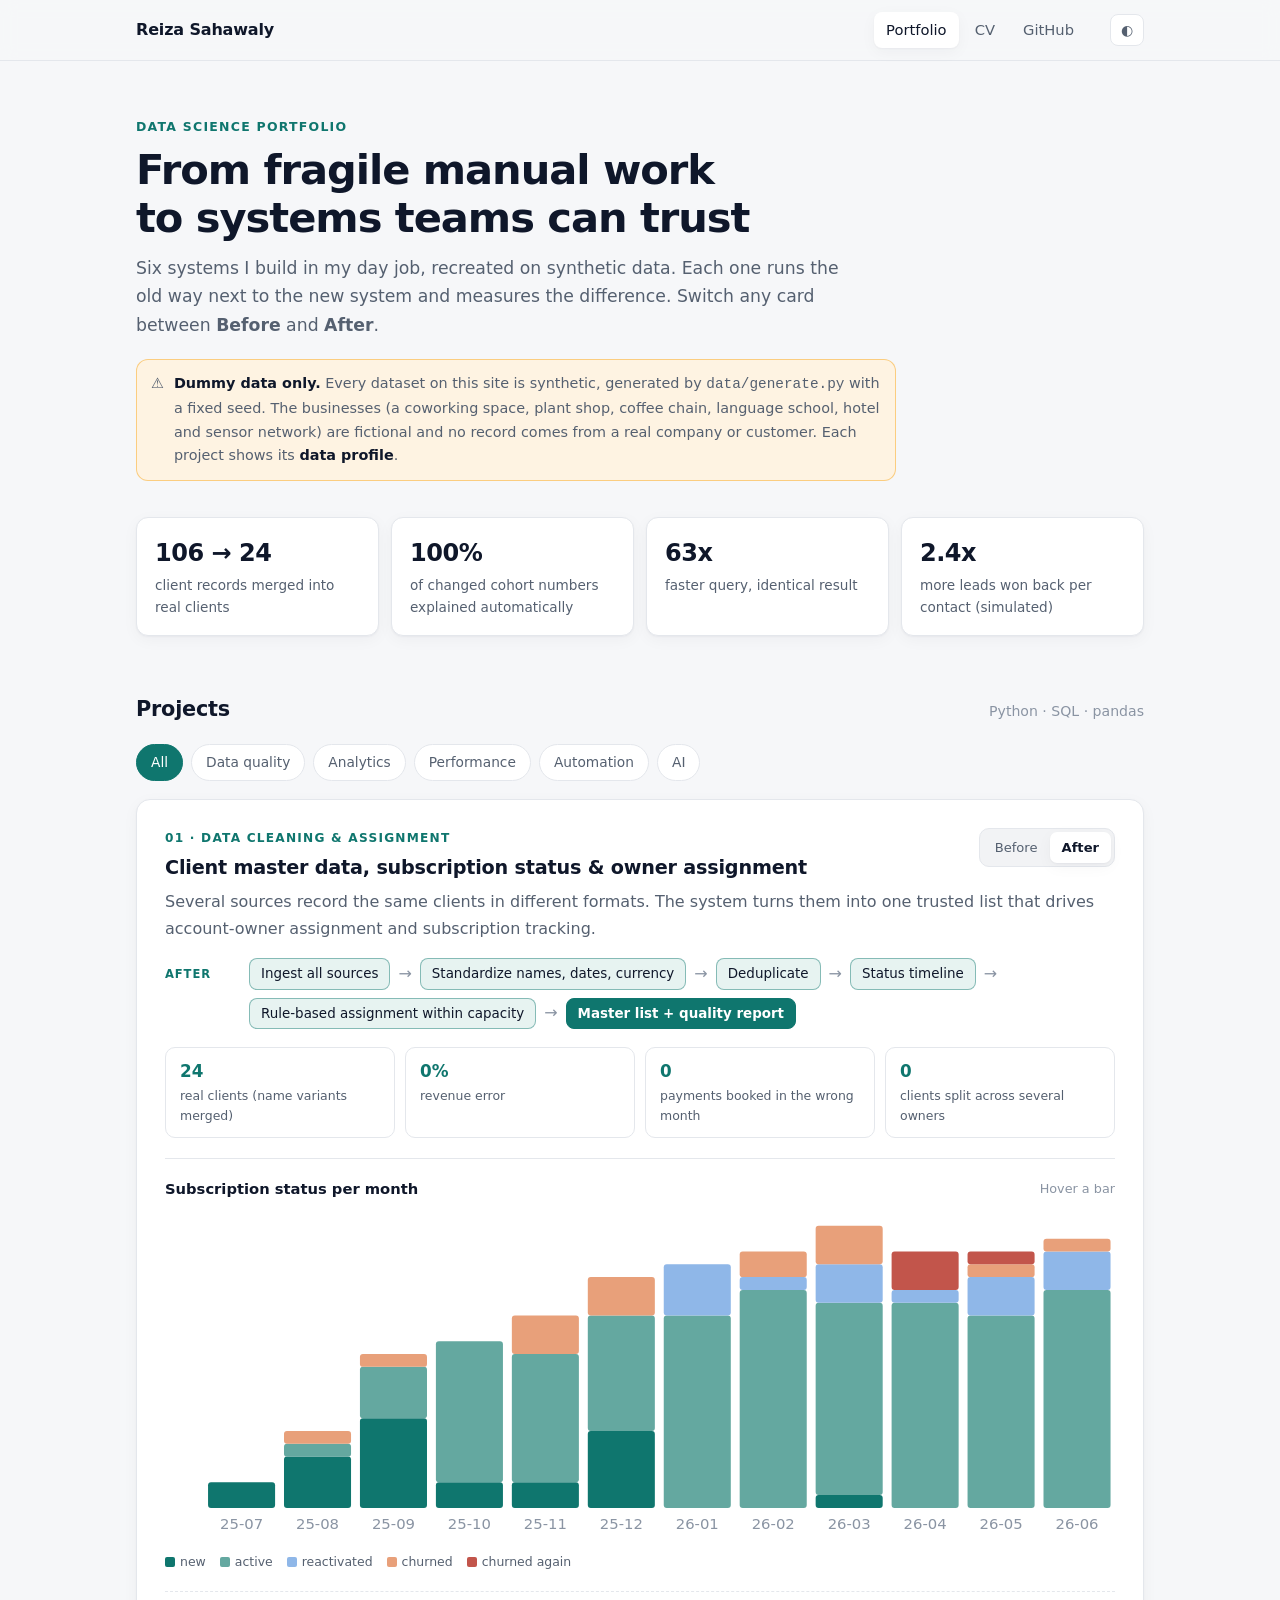
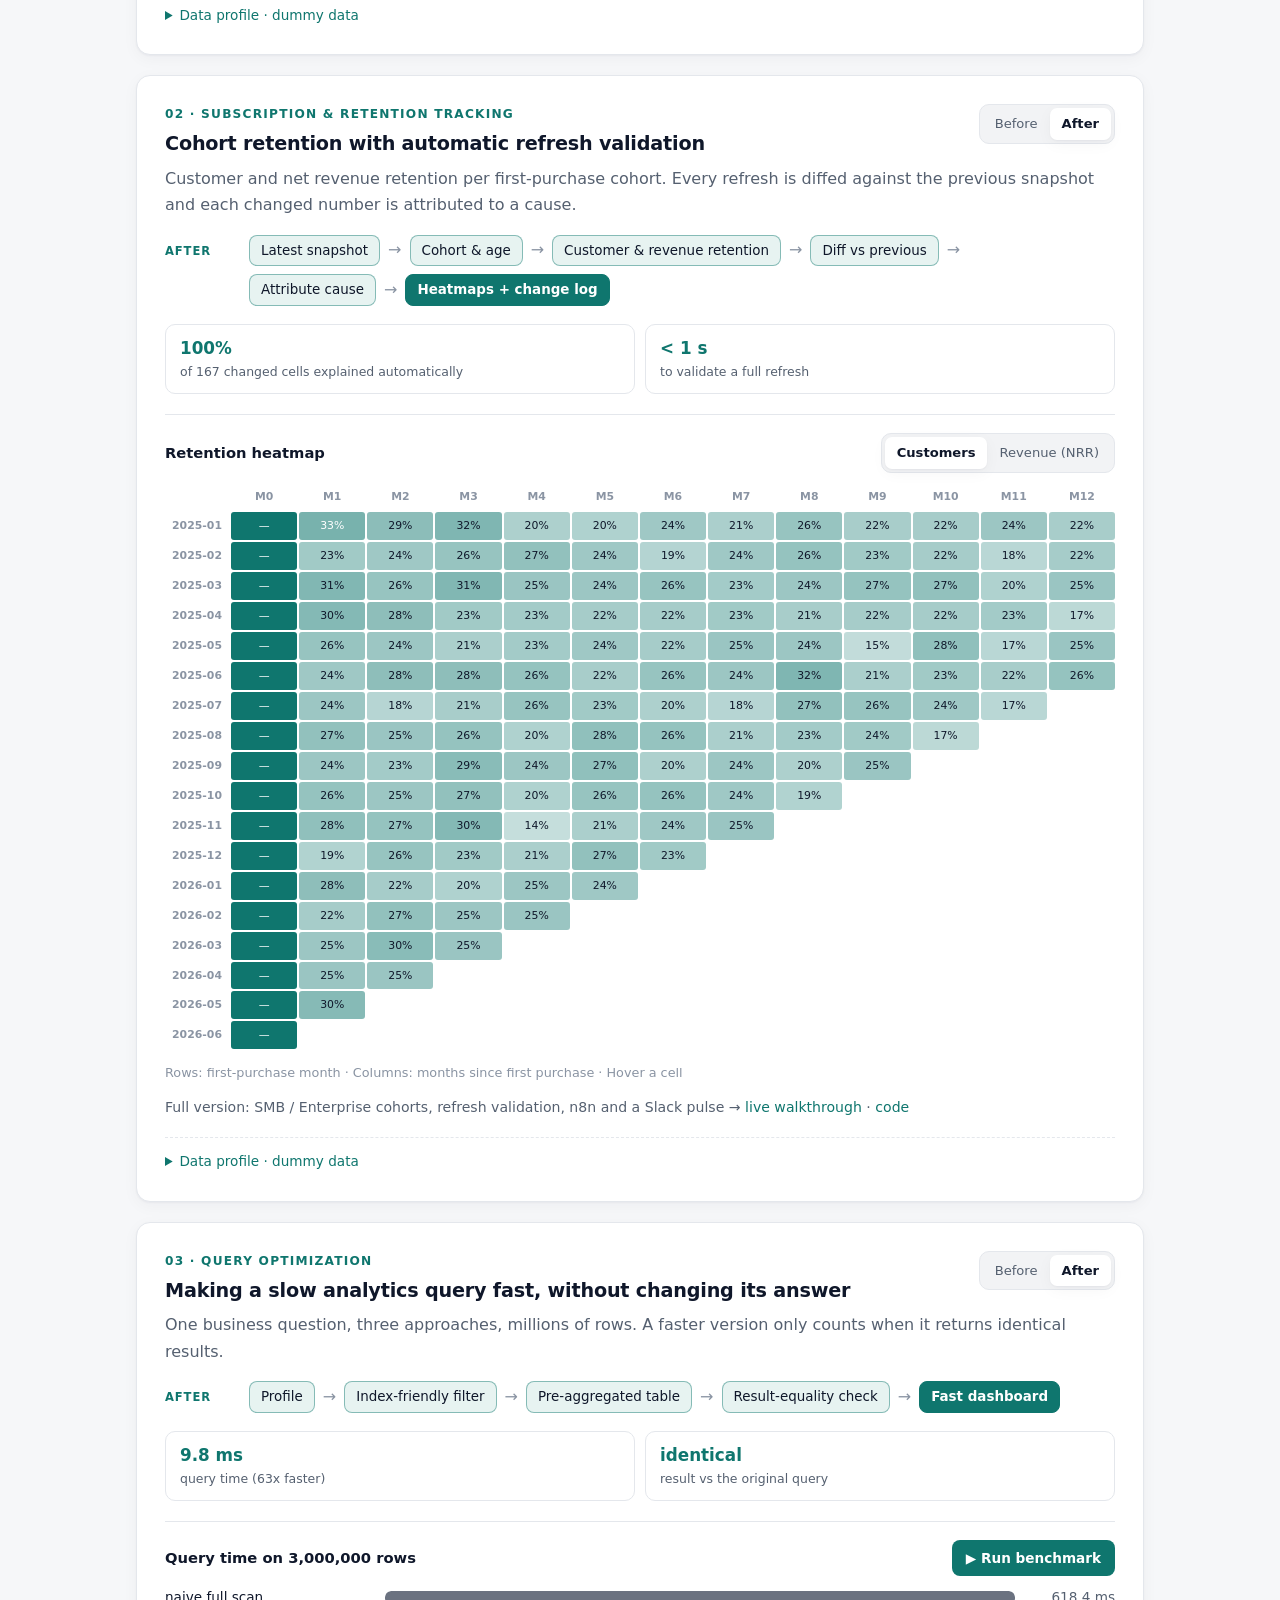
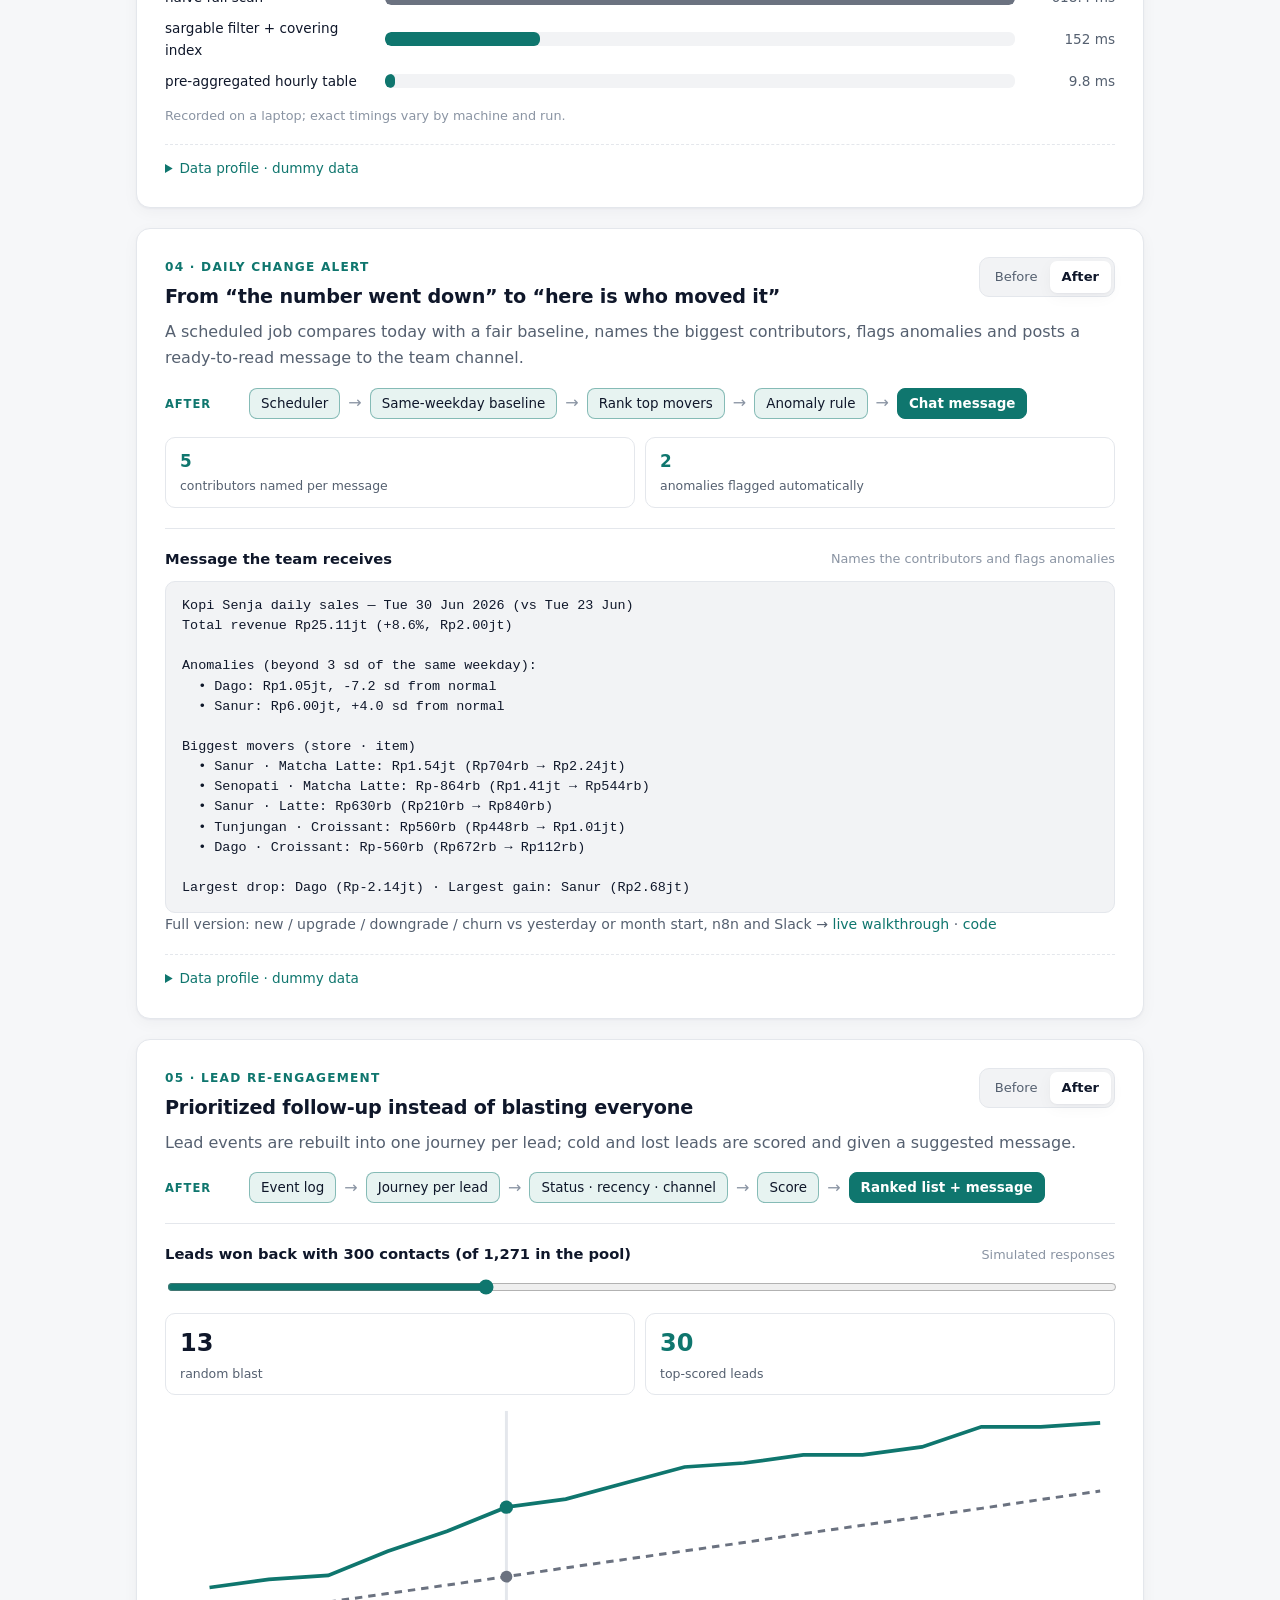
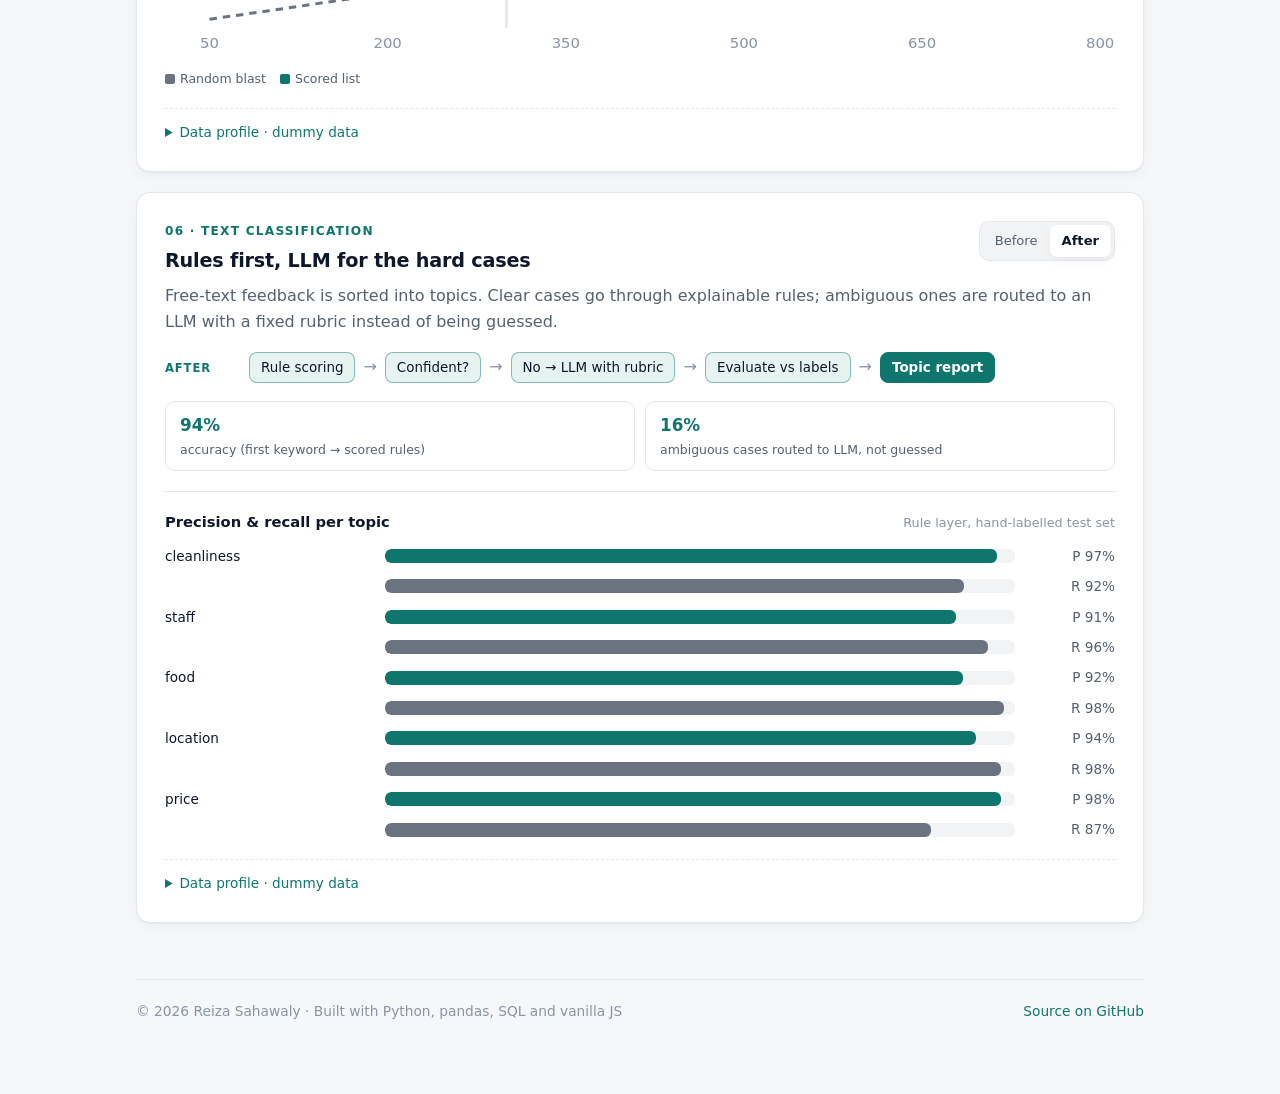
==== commit 4cf8a451: "Data profile per project, stronger dummy-data notice, links to full walkthroughs Co-Authored-By: Cla" ====
--- a/docs/index.html
+++ b/docs/index.html
@@ -19,7 +19,7 @@
   <h1>From fragile manual work<br>to systems teams can trust</h1>
   <p class="lead">Six systems I build in my day job, recreated on synthetic data. Each one runs the old way next to the
      new system and measures the difference. Switch any card between <b>Before</b> and <b>After</b>.</p>
-  <span class="pill">● All data is synthetic — fictional businesses, no real records</span>
+  <div class="dummy" role="note"><span>⚠️</span><div><b>Dummy data only.</b> Every dataset on this site is synthetic, generated by <code>data/generate.py</code> with a fixed seed. The businesses (a coworking space, plant shop, coffee chain, language school, hotel and sensor network) are fictional and no record comes from a real company or customer. Each project shows its <b>data profile</b>.</div></div>
 
   <div class="stats" id="stats"></div>
 
@@ -53,6 +53,7 @@
       <div class="impact" id="p01-impact"></div>
       <div class="viz"><div class="viz-head"><h4>Subscription status per month</h4><span class="hint">Hover a bar</span></div>
         <div id="p01-chart"></div><div class="legend" id="p01-legend"></div></div>
+    <details class="profile"><summary>Data profile · dummy data</summary><div id="p01-profile"></div></details>
     </article>
 
     <!-- 02 -->
@@ -74,6 +75,8 @@
       <div class="viz"><div class="viz-head"><h4>Retention heatmap</h4>
         <div class="seg" id="p02-toggle"><button data-v="customer" aria-pressed="true">Customers</button><button data-v="revenue" aria-pressed="false">Revenue (NRR)</button></div></div>
         <div class="heat" id="p02-heat"></div><p class="hint">Rows: first-purchase month · Columns: months since first purchase · Hover a cell</p></div>
+      <p class="more">Full version: SMB / Enterprise cohorts, refresh validation, n8n and a Slack pulse → <a href="https://reizaa.github.io/saas-cohort-retention/">live walkthrough</a> · <a href="https://github.com/reizaa/saas-cohort-retention">code</a></p>
+    <details class="profile"><summary>Data profile · dummy data</summary><div id="p02-profile"></div></details>
     </article>
 
     <!-- 03 -->
@@ -90,6 +93,7 @@
       <div class="impact" id="p03-impact"></div>
       <div class="viz"><div class="viz-head"><h4 id="p03-q">Query time</h4><button class="btn" id="p03-run">▶ Run benchmark</button></div>
         <div class="bars" id="p03-bars"></div><p class="hint">Recorded on a laptop; exact timings vary by machine and run.</p></div>
+    <details class="profile"><summary>Data profile · dummy data</summary><div id="p03-profile"></div></details>
     </article>
 
     <!-- 04 -->
@@ -107,6 +111,8 @@
       <div class="impact" id="p04-impact"></div>
       <div class="viz"><div class="viz-head"><h4>Message the team receives</h4><span class="hint" id="p04-hint"></span></div>
         <pre class="msg" id="p04-msg"></pre></div>
+      <p class="more">Full version: new / upgrade / downgrade / churn vs yesterday or month start, n8n and Slack → <a href="https://reizaa.github.io/revenue-change-tracker/">live walkthrough</a> · <a href="https://github.com/reizaa/revenue-change-tracker">code</a></p>
+    <details class="profile"><summary>Data profile · dummy data</summary><div id="p04-profile"></div></details>
     </article>
 
     <!-- 05 -->
@@ -127,6 +133,7 @@
           <div class="metric"><div class="v" id="p05-score" style="color:var(--accent)"></div><div class="k">top-scored leads</div></div>
         </div>
         <div id="p05-chart"></div><div class="legend"><span><i style="background:var(--old-text)"></i>Random blast</span><span><i style="background:var(--accent)"></i>Scored list</span></div></div>
+    <details class="profile"><summary>Data profile · dummy data</summary><div id="p05-profile"></div></details>
     </article>
 
     <!-- 06 -->
@@ -144,6 +151,7 @@
       <div class="impact" id="p06-impact"></div>
       <div class="viz"><div class="viz-head"><h4>Precision &amp; recall per topic</h4><span class="hint">Rule layer, hand-labelled test set</span></div>
         <div class="bars" id="p06-bars"></div></div>
+    <details class="profile"><summary>Data profile · dummy data</summary><div id="p06-profile"></div></details>
     </article>
   </section>
 
--- a/docs/style.css
+++ b/docs/style.css
@@ -168,3 +168,17 @@
              width: 34px; height: 32px; cursor: pointer; font-size: .9rem; margin-left: 4px; }
 @media (max-width: 560px) { .bars .row { grid-template-columns: 1fr 70px; } .bars .row .name { grid-column: 1 / -1; } }
 @media (prefers-reduced-motion: reduce) { .bars .fill, .fade { transition: none; animation: none; } }
+
+/* dummy-data notice + data profile */
+.dummy { display: flex; gap: 10px; align-items: flex-start; margin-top: 20px; max-width: 760px; font-size: .9rem; color: var(--muted);
+         background: color-mix(in srgb, #f59e0b 12%, var(--surface)); border: 1px solid color-mix(in srgb, #f59e0b 45%, transparent);
+         border-radius: 12px; padding: 12px 14px; }
+.dummy b { color: var(--text); }
+details.profile { margin-top: 18px; border-top: 1px dashed var(--border); padding-top: 12px; }
+details.profile summary { font-size: .85rem; }
+.pf-meta { font-size: .82rem; color: var(--muted); margin: 10px 0 6px; }
+.pf-meta code, .pf-table td:first-child { font-family: ui-monospace, SFMono-Regular, Consolas, monospace; }
+.pf-table { width: 100%; border-collapse: collapse; font-size: .8rem; margin-bottom: 8px; }
+.pf-table td { padding: 4px 0; border-bottom: 1px solid var(--border); vertical-align: top; color: var(--muted); }
+.pf-table td:first-child { color: var(--text); padding-right: 12px; white-space: nowrap; }
+.more { font-size: .88rem; color: var(--muted); margin: 14px 0 0; }
